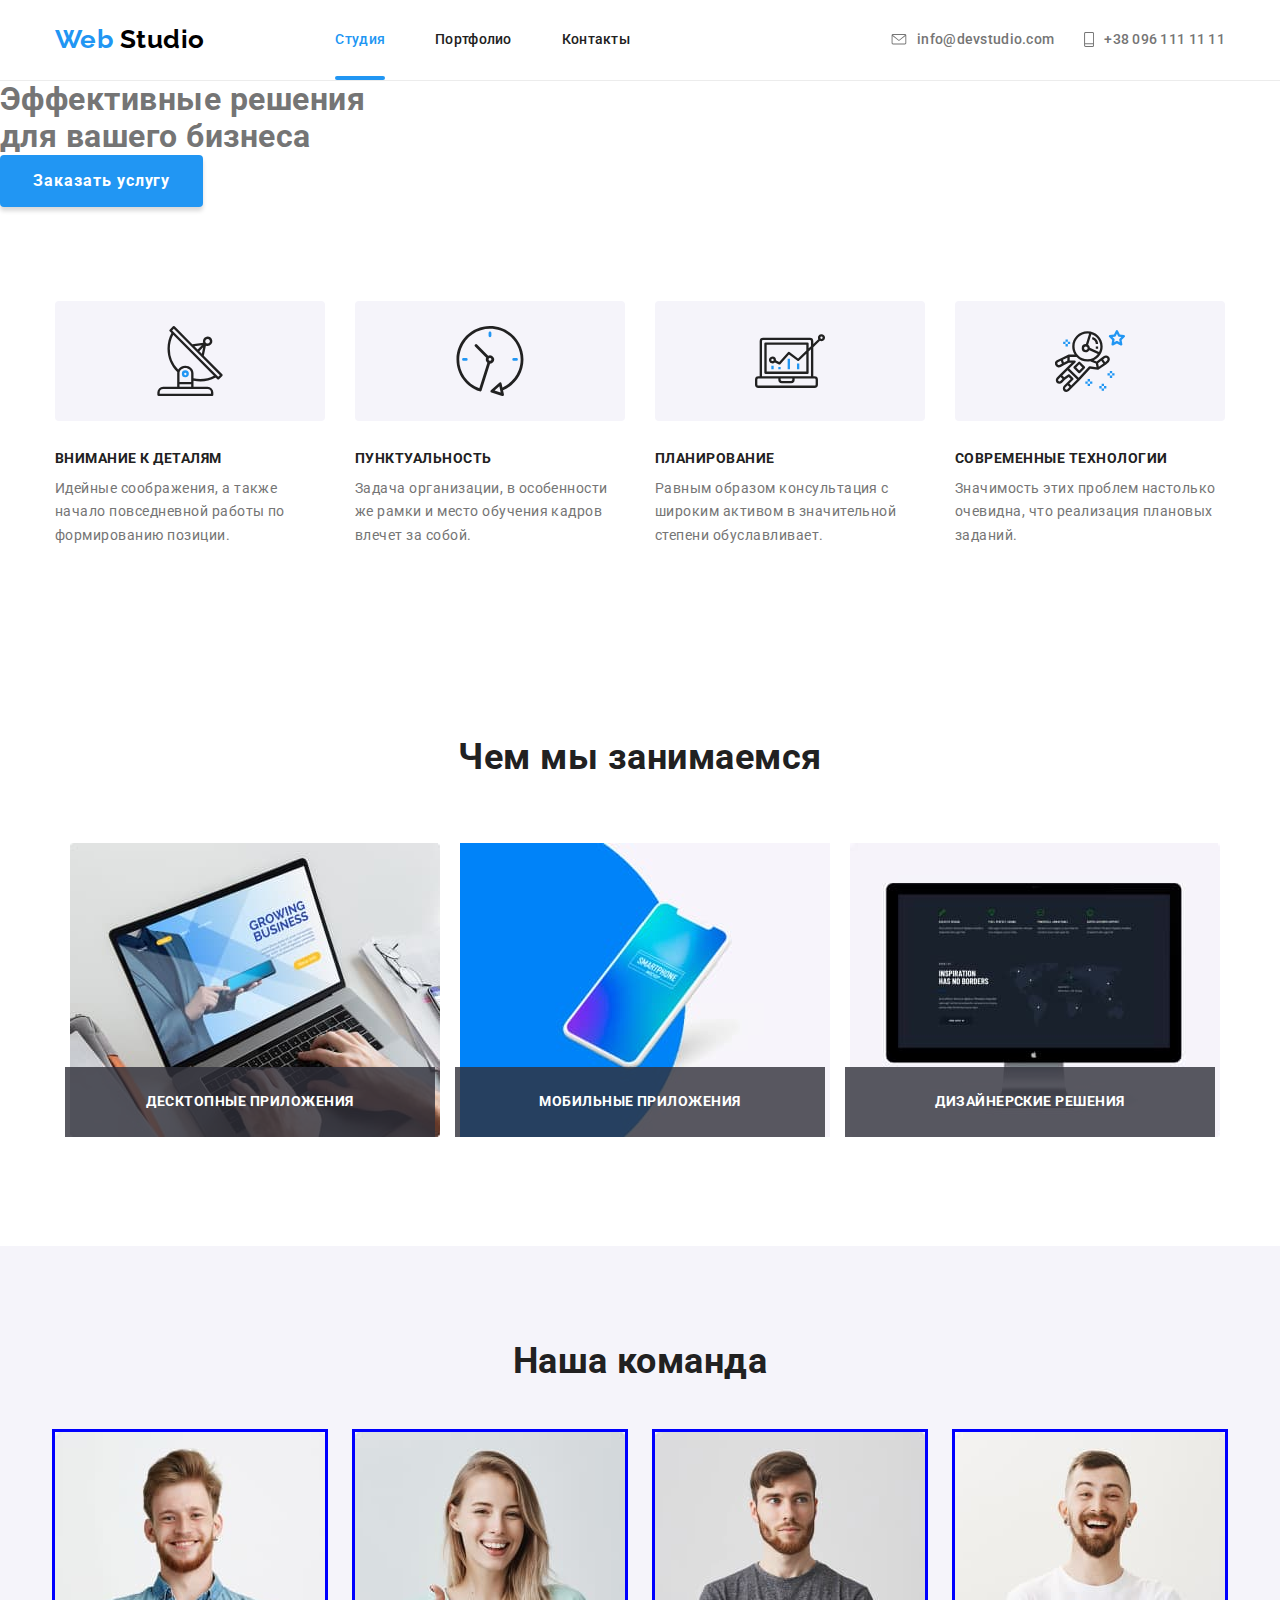
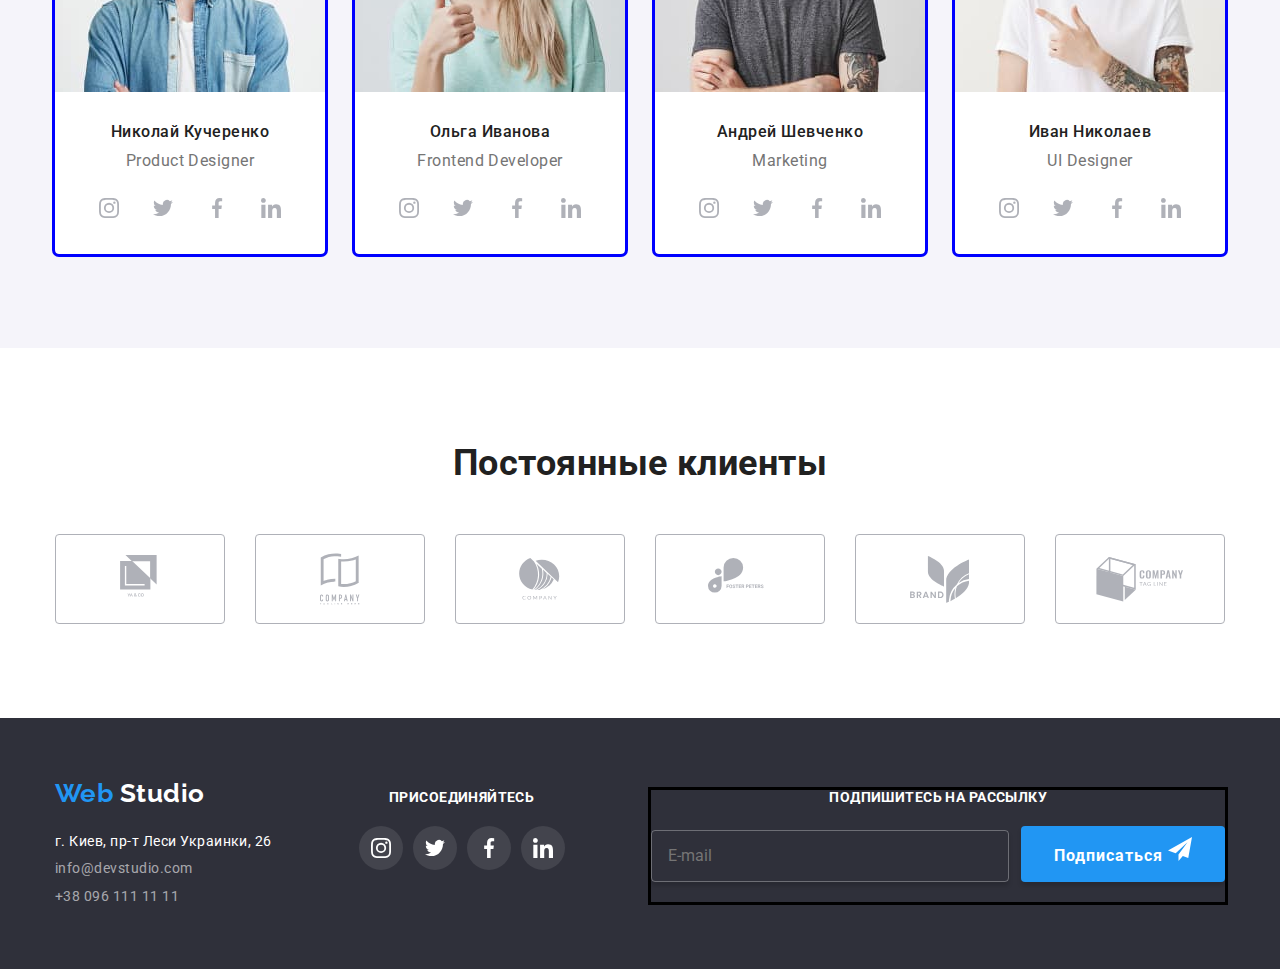
==== index.html @ 9ae8184e "ДЗ адаптация" ====
<!DOCTYPE html>
<html lang="en">
  <head>
    <meta charset="UTF-8" />
    <meta name="viewport" content="width=device-width, initial-scale=1.0" />
    <title>Web Studio</title>
    <link
      href="https://fonts.googleapis.com/css2?family=Raleway:wght@700&family=Roboto:wght@400;500;700;900&display=swap"
      rel="stylesheet"
    />
    <link rel="stylesheet" href="./css/main.min.css" />
  </head>

  <body>
    <!--Header conteiner-->
    <header class="header">
      <div class="conteiner">
        <nav class="nav-conteiner">
          <a href="./index.html" class="logo">
            <span>Web <span class="colorblack">Studio</span></span>
          </a>
          <button
            type="button"
            class="button-menu is-open"
            aria-expanded="false"
            aria-controls="navigation"
            data-menu-button
          >
            <svg class="icon" width="24" height="16" aria-label="menu switch">
              <use
                class="icon-close"
                href="./img/symbol-defs3.svg#close_24px"
              ></use>
              <use
                class="icon-menu"
                href="./img/symbol-defs3.svg#menu_24px"
              ></use>
            </svg>
          </button>
          <div class="navigation" id="navigation" data-menu>
            <ul class="site-nav">
              <li class="item">
                <a href="./index.html" class="link current">Студия</a>
              </li>
              <li class="item">
                <a href="./portfolio.html" class="link line-link">Портфолио</a>
              </li>
              <li class="item">
                <a href="#" class="link line-link">Контакты</a>
              </li>
            </ul>
            <address class="address-header">
              <a href="mailto:info@devstudio.com" class="link">
                <svg class="icon" width="16" height="11">
                  <use href="./img/symbol-defs3.svg#envelope"></use>
                </svg>
                <span class="contacts">info@devstudio.com</span>
              </a>
              <a href="tel:+380961111111" class="link">
                <svg class="icon" width="10" height="15">
                  <use href="./img/symbol-defs3.svg#vector"></use>
                </svg>
                <span class="contacts">+38 096 111 11 11</span></a
              >
            </address>
          </div>
        </nav>
      </div>
    </header>

    <main>
      <!--Hero conteiner-->
      <section class="hero">
        <h1 class="hero-title">
          Эффективные решения <br />
          для вашего бизнеса
        </h1>
        <button data-modal-open class="button-hero">Заказать услугу</button>

        <div data-modal class="backdrop is-hidden">
          <div class="modal">
            <form class="form" autocomplete="off">
              <p class="form-text">Оставьте свои данные, мы вам перезвоним</p>
              <div class="form-field">
                <input
                  type="text"
                  class="form-input"
                  name="name"
                  id="name"
                  placeholder=" "
                />
                <label for="name" class="form-label">Имя</label>
                <svg class="icon" width="12" height="12">
                  <use href="./img/symbol-defs3.svg#vector_4"></use>
                </svg>
              </div>

              <div class="form-field">
                <input
                  type="tel"
                  class="form-input"
                  name="tel"
                  id="tel"
                  placeholder=" "
                />
                <label for="tel" class="form-label">Телефон</label>
                <svg class="icon" width="13" height="13">
                  <use href="./img/symbol-defs3.svg#vector_3"></use>
                </svg>
              </div>

              <div class="form-field">
                <input
                  type="email"
                  class="form-input"
                  name="email"
                  id="email"
                  placeholder=" "
                />
                <label for="email" class="form-label">Почта</label>
                <svg class="icon" width="15" height="12">
                  <use href="./img/symbol-defs3.svg#vector_2"></use>
                </svg>
              </div>

              <div class="form-field">
                <textarea
                  name="comment"
                  id="comment"
                  class="textarea"
                  rows="10"
                  placeholder=" "
                ></textarea>
                <label for="comment" class="label-comment">Комментарий</label>
              </div>

              <div class="policy-form">
                <label class="policy-checkbox">
                  <input class="checkbox" type="checkbox" name="checkbox" />
                  <span class="checkbox-label">
                    <span
                      >Соглашаюсь с рассылкой и принимаю
                      <a class="policy" href="#">Условия договора</a></span
                    ></span
                  >
                </label>
              </div>

              <button type="submit" class="button-hero">Отправить</button>
              <button data-modal-close class="close-button">
                <svg class="icon" width="11" height="11">
                  <use href="./img/symbol-defs3.svg#vector_1"></use>
                </svg>
              </button>
            </form>
          </div>
        </div>
      </section>

      <!--Difference conteiner-->
      <section class="section">
        <div class="conteiner">
          <h2 class="visually-hidden">Функции</h2>
          <ul class="features">
            <li class="features-list">
              <div class="features-link">
                <svg class="icon" width="70" height="70">
                  <use href="./img/symbol-defs3.svg#antenna"></use>
                </svg>
              </div>
              <h3 class="features-title">Внимание к деталям</h3>
              <p class="features-text">
                Идейные соображения, а также начало повседневной работы по
                формированию позиции.
              </p>
            </li>
            <li class="features-list">
              <div class="features-link">
                <svg class="icon" width="70" height="70">
                  <use href="./img/symbol-defs3.svg#clock"></use>
                </svg>
              </div>
              <h3 class="features-title">Пунктуальность</h3>
              <p class="features-text">
                Задача организации, в особенности же рамки и место обучения
                кадров влечет за собой.
              </p>
            </li>
            <li class="features-list">
              <div class="features-link">
                <svg class="icon" width="70" height="70">
                  <use href="./img/symbol-defs3.svg#diagram"></use>
                </svg>
              </div>
              <h3 class="features-title">Планирование</h3>
              <p class="features-text">
                Равным образом консультация с широким активом в значительной
                степени обуславливает.
              </p>
            </li>
            <li class="features-list">
              <div class="features-link">
                <svg class="icon" width="70" height="70">
                  <use href="./img/symbol-defs3.svg#astronaut"></use>
                </svg>
              </div>
              <h3 class="features-title">Современные технологии</h3>
              <p class="features-text">
                Значимость этих проблем настолько очевидна, что реализация
                плановых заданий.
              </p>
            </li>
          </ul>
        </div>
      </section>

      <!--Services conteiner-->
      <section class="services section">
        <div class="conteiner">
          <h2 class="section-title">Чем мы занимаемся</h2>
          <ul class="services">
            <li class="services-link">
              <img
                class="services-img"
                src="./img/laptop.jpg"
                alt="photo-laptop"
                width="370"
              />
              <div class="services-actions">
                <h3 class="services-title">Десктопные приложения</h3>
              </div>
            </li>
            <li class="services-link">
              <img
                class="services-img"
                src="./img/mobile.jpg"
                alt="photo-mobile"
                width="370"
              />
              <div class="services-actions">
                <h3 class="services-title">Мобильные приложения</h3>
              </div>
            </li>
            <li class="services-link">
              <img
                class="services-img"
                src="./img/design.jpg"
                alt="photo-design"
                width="370"
              />
              <div class="services-actions">
                <h3 class="services-title">Дизайнерские решения</h3>
              </div>
            </li>
          </ul>
        </div>
      </section>

      <!--Employees conteiner-->
      <section class="employees-section">
        <div class="conteiner">
          <h2 class="section-title">Наша команда</h2>
          <ul class="employees">
            <li class="employees-link">
              <img
                src="./img/nikolay_kucherenko.jpg"
                alt="employee-photo"
                width="270"
              />
              <div class="employees-item">
                <h3 class="employees-title">Николай Кучеренко</h3>
                <p class="employees-text">Product Designer</p>
                <ul class="social-icon">
                  <li class="social-linc">
                    <a
                      href="https://www.instagram.com/"
                      aria-label="Instagram linc"
                      target="_blank"
                      class="link"
                    >
                      <span class="visually-hidden">Instagram linc</span>
                      <svg class="icon" width="20" height="20">
                        <use href="./img/symbol-defs3.svg#instagram"></use>
                      </svg>
                    </a>
                  </li>
                  <li class="social-linc">
                    <a
                      href="https://twitter.com/"
                      aria-label="Twitter linc"
                      target="_blank"
                      class="link"
                    >
                      <span class="visually-hidden">Twitter linc</span>
                      <svg class="icon" width="20" height="20">
                        <use href="./img/symbol-defs3.svg#twitter"></use>
                      </svg>
                    </a>
                  </li>
                  <li class="social-linc">
                    <a
                      href="https://www.facebook.com/"
                      aria-label="Facebook linc"
                      target="_blank"
                      class="link"
                    >
                      <span class="visually-hidden">Facebook linc</span>
                      <svg class="icon" width="20" height="20">
                        <use href="./img/symbol-defs3.svg#facebook"></use>
                      </svg>
                    </a>
                  </li>
                  <li class="social-linc">
                    <a
                      href="https://www.linkedin.com/"
                      aria-label=" Instagram linc"
                      target="_blank"
                      class="link"
                    >
                      <span class="visually-hidden">LinkedIn linc</span>
                      <svg class="icon" width="20" height="20">
                        <use href="./img/symbol-defs3.svg#linkedin"></use>
                      </svg>
                    </a>
                  </li>
                </ul>
              </div>
            </li>
            <li class="employees-link">
              <img
                src="./img/olga_ivanova.jpg"
                alt="employee-photo"
                width="270"
              />
              <div class="employees-item">
                <h3 class="employees-title">Ольга Иванова</h3>
                <p class="employees-text">Frontend Developer</p>
                <ul class="social-icon">
                  <li class="social-linc">
                    <a
                      href="https://www.instagram.com/"
                      aria-label="Instagram linc"
                      target="_blank"
                      class="link"
                    >
                      <span class="visually-hidden">Instagram linc</span>
                      <svg class="icon" width="20" height="20">
                        <use href="./img/symbol-defs3.svg#instagram"></use>
                      </svg>
                    </a>
                  </li>
                  <li class="social-linc">
                    <a
                      href="https://twitter.com/"
                      aria-label="Twitter linc"
                      target="_blank"
                      class="link"
                    >
                      <span class="visually-hidden">Twitter linc</span>
                      <svg class="icon" width="20" height="20">
                        <use href="./img/symbol-defs3.svg#twitter"></use>
                      </svg>
                    </a>
                  </li>
                  <li class="social-linc">
                    <a
                      href="https://www.facebook.com/"
                      aria-label="Facebook linc"
                      target="_blank"
                      class="link"
                    >
                      <span class="visually-hidden">Facebook linc</span>
                      <svg class="icon" width="20" height="20">
                        <use href="./img/symbol-defs3.svg#facebook"></use>
                      </svg>
                    </a>
                  </li>
                  <li class="social-linc">
                    <a
                      href="https://www.linkedin.com/"
                      aria-label=" Instagram linc"
                      target="_blank"
                      class="link"
                    >
                      <span class="visually-hidden">LinkedIn linc</span>
                      <svg class="icon" width="20" height="20">
                        <use href="./img/symbol-defs3.svg#linkedin"></use>
                      </svg>
                    </a>
                  </li>
                </ul>
              </div>
            </li>
            <li class="employees-link">
              <img
                src="./img/andriy_shevchenko.jpg"
                alt="employee-photo"
                width="270"
              />
              <div class="employees-item">
                <h3 class="employees-title">Андрей Шевченко</h3>
                <p class="employees-text">Marketing</p>
                <ul class="social-icon">
                  <li class="social-linc">
                    <a
                      href="https://www.instagram.com/"
                      aria-label="Instagram linc"
                      target="_blank"
                      class="link"
                    >
                      <span class="visually-hidden">Instagram linc</span>
                      <svg class="icon" width="20" height="20">
                        <use href="./img/symbol-defs3.svg#instagram"></use>
                      </svg>
                    </a>
                  </li>
                  <li class="social-linc">
                    <a
                      href="https://twitter.com/"
                      aria-label="Twitter linc"
                      target="_blank"
                      class="link"
                    >
                      <span class="visually-hidden">Twitter linc</span>
                      <svg class="icon" width="20" height="20">
                        <use href="./img/symbol-defs3.svg#twitter"></use>
                      </svg>
                    </a>
                  </li>
                  <li class="social-linc">
                    <a
                      href="https://www.facebook.com/"
                      aria-label="Facebook linc"
                      target="_blank"
                      class="link"
                    >
                      <span class="visually-hidden">Facebook linc</span>
                      <svg class="icon" width="20" height="20">
                        <use href="./img/symbol-defs3.svg#facebook"></use>
                      </svg>
                    </a>
                  </li>
                  <li class="social-linc">
                    <a
                      href="https://www.linkedin.com/"
                      aria-label=" Instagram linc"
                      target="_blank"
                      class="link"
                    >
                      <span class="visually-hidden">LinkedIn linc</span>
                      <svg class="icon" width="20" height="20">
                        <use href="./img/symbol-defs3.svg#linkedin"></use>
                      </svg>
                    </a>
                  </li>
                </ul>
              </div>
            </li>
            <li class="employees-link">
              <img
                src="./img/ivan_nikolaiev.jpg"
                alt="employee-photo"
                width="270"
              />
              <div class="employees-item">
                <h3 class="employees-title">Иван Николаев</h3>
                <p class="employees-text">UI Designer</p>
                <ul class="social-icon">
                  <li class="social-linc">
                    <a
                      href="https://www.instagram.com/"
                      aria-label="Instagram linc"
                      target="_blank"
                      class="link"
                    >
                      <span class="visually-hidden">Instagram linc</span>
                      <svg class="icon" width="20" height="20">
                        <use href="./img/symbol-defs3.svg#instagram"></use>
                      </svg>
                    </a>
                  </li>
                  <li class="social-linc">
                    <a
                      href="https://twitter.com/"
                      aria-label="Twitter linc"
                      target="_blank"
                      class="link"
                    >
                      <span class="visually-hidden">Twitter linc</span>
                      <svg class="icon" width="20" height="20">
                        <use href="./img/symbol-defs3.svg#twitter"></use>
                      </svg>
                    </a>
                  </li>
                  <li class="social-linc">
                    <a
                      href="https://www.facebook.com/"
                      aria-label="Facebook linc"
                      target="_blank"
                      class="link"
                    >
                      <span class="visually-hidden">Facebook linc</span>
                      <svg class="icon" width="20" height="20">
                        <use href="./img/symbol-defs3.svg#facebook"></use>
                      </svg>
                    </a>
                  </li>
                  <li class="social-linc">
                    <a
                      href="https://www.linkedin.com/"
                      aria-label="Instagram linc"
                      target="_blank"
                      class="link"
                    >
                      <span class="visually-hidden">LinkedIn linc</span>
                      <svg class="icon" width="20" height="20">
                        <use href="./img/symbol-defs3.svg#linkedin"></use>
                      </svg>
                    </a>
                  </li>
                </ul>
              </div>
            </li>
          </ul>
        </div>
      </section>

      <!--Сustomers conteiner-->
      <section class="customers">
        <div class="conteiner">
          <h2 class="section-title">Постоянные клиенты</h2>
          <ul class="customers-items">
            <li class="customers-linc">
              <a href="#" class="link">
                <svg width="44" height="49">
                  <use href="./img/symbol-defs3.svg#logo_1"></use>
                </svg>
              </a>
            </li>
            <li class="customers-linc">
              <a href="#" class="link">
                <svg width="40" height="52">
                  <use href="./img/symbol-defs3.svg#logo_2"></use>
                </svg>
              </a>
            </li>
            <li class="customers-linc">
              <a href="#" class="link">
                <svg width="41" height="42">
                  <use href="./img/symbol-defs3.svg#logo_3"></use>
                </svg>
              </a>
            </li>
            <li class="customers-linc">
              <a href="#" class="link">
                <svg width="79" height="42">
                  <use href="./img/symbol-defs3.svg#logo_4"></use>
                </svg>
              </a>
            </li>
            <li class="customers-linc">
              <a href="#" class="link">
                <svg width="59" height="47">
                  <use href="./img/symbol-defs3.svg#logo_5"></use>
                </svg>
              </a>
            </li>
            <li class="customers-linc">
              <a href="#" class="link">
                <svg width="88" height="45">
                  <use href="./img/symbol-defs3.svg#logo_6"></use>
                </svg>
              </a>
            </li>
          </ul>
        </div>
      </section>
    </main>

    <!--Footer conteiner-->
    <footer class="footer">
      <div class="conteiner">
        <div class="address-conteiner">
          <a href="./index.html" class="logo">
            Web <span class="colorwite">Studio</span>
          </a>

          <address class="address-footer">
            <span class="address-subject">г. Киев, пр-т Леси Украинки, 26</span>
            <a class="address-contacts" href="mailto:info@devstudio.com"
              >info@devstudio.com</a
            >
            <a class="address-contacts" href="tel:+380961111111"
              >+38 096 111 11 11</a
            >
          </address>
        </div>

        <div class="social-colneiner">
          <b class="footer-title">Присоединяйтесь</b>
          <ul class="social-item">
            <li class="social-footer">
              <a
                href="https://www.instagram.com/"
                aria-label="Instagram linc"
                target="_blank"
                class="link"
              >
                <span class="visually-hidden">Instagram linc</span>
                <svg class="icon" width="20" height="20">
                  <use href="./img/symbol-defs3.svg#instagram"></use>
                </svg>
              </a>
            </li>
            <li class="social-footer">
              <a
                href="https://twitter.com/"
                aria-label="Twitter linc"
                target="_blank"
                class="link"
              >
                <span class="visually-hidden">Twitter linc</span>
                <svg class="icon" width="20" height="20">
                  <use href="./img/symbol-defs3.svg#twitter"></use>
                </svg>
              </a>
            </li>
            <li class="social-footer">
              <a
                href="https://www.facebook.com/"
                aria-label="Facebook linc"
                target="_blank"
                class="link"
              >
                <span class="visually-hidden">Facebook linc</span>
                <svg class="icon" width="20" height="20">
                  <use href="./img/symbol-defs3.svg#facebook"></use>
                </svg>
              </a>
            </li>
            <li class="social-footer">
              <a
                href="https://www.linkedin.com/"
                aria-label="LinkedIn linc"
                target="_blank"
                class="link"
              >
                <span class="visually-hidden">LinkedIn linc</span>
                <svg class="icon" width="20" height="20">
                  <use href="./img/symbol-defs3.svg#linkedin"></use>
                </svg>
              </a>
            </li>
          </ul>
        </div>

        <div class="footer-mailing">
          <b class="footer-title">Подпишитесь на рассылку</b>

          <form class="form-footer" autocomplete="off">
            <input
              type="email"
              class="item"
              name="mail"
              id="mail"
              placeholder="E-mail"
            />
            <button type="submit" class="button-hero">
              Подписаться
              <svg class="icon" width="24" height="24">
                <use href="./img/symbol-defs3.svg#icon_send"></use>
              </svg>
            </button>
          </form>
        </div>
      </div>
    </footer>

    <script src="./js/modal.js"></script>
    <script src="./js/menu.js"></script>
  </body>
</html>
---- css/main.min.css ----
.address-header .link,.button-hero{display:-webkit-box;display:-ms-flexbox;display:flex;-webkit-box-align:center;-ms-flex-align:center;align-items:center}.services{display:-webkit-box;display:-ms-flexbox;display:flex;-ms-flex-wrap:wrap;flex-wrap:wrap}.form-field{display:-webkit-box;display:-ms-flexbox;display:flex;-webkit-box-orient:vertical;-webkit-box-direction:normal;-ms-flex-direction:column;flex-direction:column}.header .conteiner{display:-webkit-box;display:-ms-flexbox;display:flex;-webkit-box-pack:justify;-ms-flex-pack:justify;justify-content:space-between}.current::after,.line-link::after{content:"";position:absolute;bottom:0px;left:0px;height:4px;width:100%;background-color:#2196f3;border-radius:2px}.employees-link,.modal{-webkit-box-shadow:0px 2px 1px rgba(0,0,0,0.2),0px 1px 1px rgba(0,0,0,0.14),0px 1px 3px rgba(0,0,0,0.12);box-shadow:0px 2px 1px rgba(0,0,0,0.2),0px 1px 1px rgba(0,0,0,0.14),0px 1px 3px rgba(0,0,0,0.12)}.policy:visited{display:inline-block;margin-left:4px;color:#2196f3;text-decoration:underline}/*! modern-normalize v0.7.0 | MIT License | https://github.com/sindresorhus/modern-normalize */*,*::before,*::after{-webkit-box-sizing:border-box;box-sizing:border-box}:root{-moz-tab-size:4;-o-tab-size:4;tab-size:4}html{line-height:1.15;-webkit-text-size-adjust:100%}body{margin:0}body{font-family:system-ui,-apple-system,"Segoe UI",Roboto,Helvetica,Arial,sans-serif,"Apple Color Emoji","Segoe UI Emoji"}hr{height:0}abbr[title]{-webkit-text-decoration:underline dotted;text-decoration:underline dotted}b,strong{font-weight:bolder}code,kbd,samp,pre{font-family:ui-monospace, SFMono-Regular, Consolas, "Liberation Mono", Menlo, monospace;font-size:1em}small{font-size:80%}sub,sup{font-size:75%;line-height:0;position:relative;vertical-align:baseline}sub{bottom:-0.25em}sup{top:-0.5em}button,input,optgroup,select,textarea{font-family:inherit;font-size:100%;line-height:1.15;margin:0}button,select{text-transform:none}button,[type="button"],[type="reset"],[type="submit"]{-webkit-appearance:button}button::-moz-focus-inner,[type="button"]::-moz-focus-inner,[type="reset"]::-moz-focus-inner,[type="submit"]::-moz-focus-inner{border-style:none;padding:0}button:-moz-focusring,[type="button"]:-moz-focusring,[type="reset"]:-moz-focusring,[type="submit"]:-moz-focusring{outline:1px dotted ButtonText}legend{padding:0}progress{vertical-align:baseline}[type="number"]::-webkit-inner-spin-button,[type="number"]::-webkit-outer-spin-button{height:auto}[type="search"]{-webkit-appearance:textfield;outline-offset:-2px}[type="search"]::-webkit-search-decoration{-webkit-appearance:none}::-webkit-file-upload-button{-webkit-appearance:button;font:inherit}summary{display:list-item}html{-webkit-box-sizing:border-box;box-sizing:border-box}*,*::before,*::after{-webkit-box-sizing:inherit;box-sizing:inherit}a{text-decoration:none;color:inherit}address{font-style:inherit}button{border:none;outline:none;background-color:none;color:none;font-family:inherit}ul{list-style:none;margin:0px;padding:0px}h1,h2,h3,p{margin:auto}img{margin:0px;padding:0px;display:block}body{background-color:#fff;color:#757575;font-family:Roboto,sans-serif;letter-spacing:0.03em}body.modal-open{overflow:hidden}footer{background-color:#2f303a;color:#fff}.conteiner{max-width:1200px;margin:0px auto 0px}@media screen and (max-width: 479px){.conteiner{padding:60px 15px;width:calc(100% - 30px)}}@media screen and (min-width: 480px){.conteiner{width:480px;padding:60px 15px}}@media screen and (min-width: 768px){.conteiner{width:768px;padding:60px 15px}}@media screen and (min-width: 1200px){.conteiner{width:1200px;padding:94px 15px}}.header{border:1px solid #ececec;border-left:0px;border-right:0px;border-top:0px}.header .conteiner{padding-top:0px;padding-bottom:0px;-webkit-box-align:baseline;-ms-flex-align:baseline;align-items:baseline}.header{position:-webkit-sticky;position:sticky;top:0;z-index:1;border-bottom:1px solid #ececec;background-color:#fff}.footer .conteiner{display:-webkit-box;display:-ms-flexbox;display:flex;padding-top:60px;padding-bottom:60px}@media screen and (max-width: 767px){.footer .conteiner{-webkit-box-orient:vertical;-webkit-box-direction:normal;-ms-flex-direction:column;flex-direction:column;-webkit-box-align:center;-ms-flex-align:center;align-items:center}}@media screen and (min-width: 768px){.footer .conteiner{-webkit-box-orient:horizontal;-webkit-box-direction:normal;-ms-flex-direction:row;flex-direction:row;-ms-flex-wrap:wrap;flex-wrap:wrap;-ms-flex-line-pack:end;align-content:flex-end}}@media screen and (min-width: 1200px){.footer .conteiner{-webkit-box-orient:horizontal;-webkit-box-direction:normal;-ms-flex-direction:row;flex-direction:row;-webkit-box-pack:justify;-ms-flex-pack:justify;justify-content:space-between;-webkit-box-align:baseline;-ms-flex-align:baseline;align-items:baseline}}.footer-mailing{outline:solid 3px black;display:-webkit-box;display:-ms-flexbox;display:flex;-webkit-box-orient:vertical;-webkit-box-direction:normal;-ms-flex-direction:column;flex-direction:column;-webkit-box-align:center;-ms-flex-align:center;align-items:center}.footer-title{display:inline-block}@media screen and (max-width: 767px){.address-conteiner{display:-webkit-box;display:-ms-flexbox;display:flex;-webkit-box-orient:vertical;-webkit-box-direction:normal;-ms-flex-direction:column;flex-direction:column;-webkit-box-align:center;-ms-flex-align:center;align-items:center;padding-bottom:60px}}@media screen and (min-width: 768px){.address-conteiner{display:-webkit-box;display:-ms-flexbox;display:flex;-webkit-box-orient:vertical;-webkit-box-direction:normal;-ms-flex-direction:column;flex-direction:column;-webkit-box-align:center;-ms-flex-align:center;align-items:center}}@media screen and (max-width: 767px){.social-colneiner{display:-webkit-box;display:-ms-flexbox;display:flex;-webkit-box-orient:vertical;-webkit-box-direction:normal;-ms-flex-direction:column;flex-direction:column;-webkit-box-align:center;-ms-flex-align:center;align-items:center;padding-bottom:60px}}@media screen and (min-width: 768px){.social-colneiner{display:-webkit-box;display:-ms-flexbox;display:flex;-webkit-box-orient:vertical;-webkit-box-direction:normal;-ms-flex-direction:column;flex-direction:column;-webkit-box-align:center;-ms-flex-align:center;align-items:center}}.logo{color:#2196f3;font-family:Raleway,sans-serif;display:inline-block;outline:none}@media screen and (max-width: 767px){.logo{font-weight:bold;font-size:24px;line-height:1.17}}@media screen and (min-width: 768px){.logo{display:-webkit-box;display:-ms-flexbox;display:flex;-webkit-box-flex:1;-ms-flex-positive:1;flex-grow:1;font-weight:bold;font-size:24px;line-height:1.17}}@media screen and (min-width: 1200px){.logo{display:-webkit-box;display:-ms-flexbox;display:flex;-webkit-box-flex:0.5;-ms-flex-positive:0.5;flex-grow:0.5;font-weight:bold;font-size:26px;line-height:1.2}}.colorblack{color:#000}.colorwite{color:#fff}.footer .logo{margin-bottom:20px;display:inline-block}@media screen and (max-width: 767px){.footer .logo{font-weight:bold;font-size:24px;line-height:1.17}}@media screen and (min-width: 768px){.footer .logo{font-weight:bold;font-size:24px;line-height:1.17}}@media screen and (min-width: 1200px){.footer .logo{width:100%;font-weight:bold;font-size:26px;line-height:1.2}}.header{position:relative}.nav-conteiner{display:-webkit-box;display:-ms-flexbox;display:flex;-webkit-box-align:center;-ms-flex-align:center;align-items:center;-webkit-box-flex:1;-ms-flex-positive:1;flex-grow:1}@media screen and (max-width: 767px){.nav-conteiner{-webkit-box-pack:justify;-ms-flex-pack:justify;justify-content:space-between;height:60px}}@media screen and (min-width: 768px){.nav-conteiner{-webkit-box-pack:center;-ms-flex-pack:center;justify-content:center;height:80px}}@media screen and (max-width: 767px){.navigation{display:none;background-color:#fff;position:absolute;top:100%;left:0;width:100%;height:393px}.navigation.is-open{display:block}}@media screen and (min-width: 768px){.navigation{display:-webkit-box;display:-ms-flexbox;display:flex;-webkit-box-pack:justify;-ms-flex-pack:justify;justify-content:space-between;-webkit-box-flex:1;-ms-flex-positive:1;flex-grow:1}}.site-nav{display:-webkit-box;display:-ms-flexbox;display:flex}@media screen and (min-width: 768px){.site-nav .item:not(:last-child){margin-right:50px}}@media screen and (max-width: 767px){.site-nav{-webkit-box-orient:vertical;-webkit-box-direction:normal;-ms-flex-direction:column;flex-direction:column;-webkit-box-align:center;-ms-flex-align:center;align-items:center;padding:60px 0px}.site-nav .item:not(:last-child){margin-bottom:30px}}.site-nav .link{position:relative;color:#212121}@media screen and (max-width: 767px){.site-nav .link{font-weight:500;font-size:18px;line-height:1.17;letter-spacing:.02em;display:block;padding-bottom:10px}}@media screen and (min-width: 768px){.site-nav .link{font-weight:500;font-size:14px;line-height:1.14;letter-spacing:.02em;display:block;padding-top:32px;padding-bottom:32px}}.site-nav .link:hover,.site-nav .link:focus{color:#2196f3;outline:none;-webkit-transition:color 2500ms cubic-bezier(0.4, 0, 0.2, 1);transition:color 2500ms cubic-bezier(0.4, 0, 0.2, 1)}.site-nav .link.current{color:#2196f3}.line-link::after{-webkit-transform:scaleX(0);transform:scaleX(0);-webkit-transition:-webkit-transform 2500ms cubic-bezier(0.4, 0, 0.2, 1);transition:-webkit-transform 2500ms cubic-bezier(0.4, 0, 0.2, 1);transition:transform 2500ms cubic-bezier(0.4, 0, 0.2, 1);transition:transform 2500ms cubic-bezier(0.4, 0, 0.2, 1), -webkit-transform 2500ms cubic-bezier(0.4, 0, 0.2, 1)}.line-link:hover:after{-webkit-transform:scaleX(1);transform:scaleX(1)}.address-header{--color3: currentColor}@media screen and (max-width: 767px){.address-header{display:-webkit-box;display:-ms-flexbox;display:flex;-webkit-box-orient:vertical;-webkit-box-direction:normal;-ms-flex-direction:column;flex-direction:column;-webkit-box-align:center;-ms-flex-align:center;align-items:center;-webkit-box-pack:space-evenly;-ms-flex-pack:space-evenly;justify-content:space-evenly;padding-bottom:60px}}@media screen and (min-width: 768px){.address-header{display:-webkit-box;display:-ms-flexbox;display:flex;-webkit-box-orient:vertical;-webkit-box-direction:normal;-ms-flex-direction:column;flex-direction:column;-webkit-box-pack:space-evenly;-ms-flex-pack:space-evenly;justify-content:space-evenly}}@media screen and (min-width: 1200px){.address-header{display:-webkit-box;display:-ms-flexbox;display:flex;-webkit-box-orient:horizontal;-webkit-box-direction:normal;-ms-flex-direction:row;flex-direction:row;-ms-flex-pack:distribute;justify-content:space-around}}.address-header .link{color:#757575;-webkit-transition:border 2500ms cubic-bezier(0.4, 0, 0.2, 1),color 2500ms cubic-bezier(0.4, 0, 0.2, 1);transition:border 2500ms cubic-bezier(0.4, 0, 0.2, 1),color 2500ms cubic-bezier(0.4, 0, 0.2, 1)}.address-header .link:hover,.address-header .link:focus{color:#2196f3;outline:none}@media screen and (max-width: 767px){.address-header .link{font-weight:500;font-size:18px;line-height:1.17;letter-spacing:.02em}.address-header .link:not(:last-child){margin-bottom:16px}}@media screen and (min-width: 768px){.address-header .link{font-weight:500;font-size:12px;line-height:1.17;letter-spacing:.02em}}@media screen and (min-width: 1200px){.address-header .link{font-weight:500;font-size:14px;line-height:1.14;letter-spacing:.02em}.address-header .link:not(:last-child){margin-right:30px}}.address-header .contacts{margin-left:10px}.address-footer{display:-webkit-box;display:-ms-flexbox;display:flex;height:79px;width:100%}@media screen and (max-width: 1199px){.address-footer{-webkit-box-orient:vertical;-webkit-box-direction:normal;-ms-flex-direction:column;flex-direction:column;-webkit-box-align:center;-ms-flex-align:center;align-items:center}}@media screen and (min-width: 1200px){.address-footer{-webkit-box-orient:vertical;-webkit-box-direction:normal;-ms-flex-direction:column;flex-direction:column;-webkit-box-align:start;-ms-flex-align:start;align-items:flex-start}}.address-subject{font-weight:400;font-size:14px;line-height:1.7;margin-bottom:4px;display:inline-block}.address-contacts{display:inline-block;margin-bottom:4px;color:rgba(250,250,250,0.6);font-weight:400;font-size:14px;line-height:1.7;-webkit-transition:background-color 2500ms cubic-bezier(0.4, 0, 0.2, 1),color 2500ms cubic-bezier(0.4, 0, 0.2, 1);transition:background-color 2500ms cubic-bezier(0.4, 0, 0.2, 1),color 2500ms cubic-bezier(0.4, 0, 0.2, 1)}.address-contacts:hover,.address-contacts:focus{color:#2196f3;outline:none}.address-contacts:nth-last-child(-n+1){margin-bottom:0}.button-hero{display:inline-block;padding:10px 32px;min-width:200px;min-height:50px;border-radius:4px;background-color:#2196f3;color:#fff;border:1px solid transparent;-webkit-box-shadow:0px 4px 4px rgba(0,0,0,0.15);box-shadow:0px 4px 4px rgba(0,0,0,0.15);font-weight:700;font-size:16px;line-height:1.88;letter-spacing:.06em;-webkit-transition:background-color 2500ms cubic-bezier(0.4, 0, 0.2, 1),color 2500ms cubic-bezier(0.4, 0, 0.2, 1);transition:background-color 2500ms cubic-bezier(0.4, 0, 0.2, 1),color 2500ms cubic-bezier(0.4, 0, 0.2, 1)}.button-hero:focus,.button-hero:hover{background-color:#188ce8;outline:none}.hero .icon{margin-left:10px}.button{padding:6px 22px;margin:0px;background-color:#f5f4fa;color:#212121;min-width:73px;min-height:38px;border-radius:4px;font-weight:500;font-size:16px;line-height:1.6;letter-spacing:.03em}.filter-button{margin-bottom:34px}@media screen and (max-width: 767px){.filter-button{display:-webkit-box;display:-ms-flexbox;display:flex;-ms-flex-wrap:wrap;flex-wrap:wrap;-ms-flex-line-pack:distribute;align-content:space-around}}@media screen and (min-width: 768px){.filter-button{display:-webkit-box;display:-ms-flexbox;display:flex;-webkit-box-pack:center;-ms-flex-pack:center;justify-content:center;-webkit-box-align:center;-ms-flex-align:center;align-items:center}}.filter-button .item:not(:last-child){margin-right:8px}.filter-button .button{-webkit-transition:background-color 2500ms cubic-bezier(0.4, 0, 0.2, 1),color 2500ms cubic-bezier(0.4, 0, 0.2, 1);transition:background-color 2500ms cubic-bezier(0.4, 0, 0.2, 1),color 2500ms cubic-bezier(0.4, 0, 0.2, 1)}.filter-button .button:hover,.filter-button .button:focus{background-color:#2196f3;color:#fff;-webkit-box-shadow:0px 2px 2px rgba(0,0,0,0.12),0px 1px 2px rgba(0,0,0,0.08),0px 3px 1px rgba(0,0,0,0.1);box-shadow:0px 2px 2px rgba(0,0,0,0.12),0px 1px 2px rgba(0,0,0,0.08),0px 3px 1px rgba(0,0,0,0.1);outline:none}.button-menu{width:40px;height:40px;display:-webkit-inline-box;display:-ms-inline-flexbox;display:inline-flex;-webkit-box-pack:center;-ms-flex-pack:center;justify-content:center;-webkit-box-align:center;-ms-flex-align:center;align-items:center;margin:0;padding:0;background-color:transparent}@media screen and (min-width: 767px){.button-menu{display:none}}.button-menu .icon-menu{display:none}.button-menu.is-open .icon-menu{display:block}.button-menu.is-open .icon-close{display:none}.button-menu .icon:hover,.button-menu .icon:focus{fill:#2196f3;-webkit-transition:2500ms cubic-bezier(0.4, 0, 0.2, 1);transition:2500ms cubic-bezier(0.4, 0, 0.2, 1)}.section-title{color:#212121;text-align:center}@media screen and (max-width: 1199px){.section-title{font-weight:700;font-size:28px;line-height:1.18;margin-bottom:30px}}@media screen and (min-width: 1200px){.section-title{font-weight:700;font-size:36px;line-height:1.17;margin-bottom:50px}}.visually-hidden{position:absolute;clip:rect(1px, 1px, 1px, 1px);padding:0;border:0;width:1px;height:1px;overflow:hidden}@media screen and (min-width: 768px){.features{display:-webkit-box;display:-ms-flexbox;display:flex;-ms-flex-wrap:wrap;flex-wrap:wrap;margin:-15px}}.features-title{margin-bottom:10px;color:#212121;font-weight:700;font-size:14px;line-height:1.14;text-transform:uppercase}@media screen and (max-width: 767px){.features-title{text-align:center}}.features-text{font-weight:400;font-size:14px;line-height:1.7}@media screen and (max-width: 767px){.features-list:not(:last-child){margin-bottom:30px}}@media screen and (min-width: 768px){.features-list{width:calc((100% - 2 * 30px) / 2);margin:15px}}@media screen and (min-width: 1200px){.features-list{width:calc((100% - 4 * 30px) / 4);margin:15px}}.features-link{border-radius:4px;background-color:#f5f4fa;display:-webkit-inline-box;display:-ms-inline-flexbox;display:inline-flex;-webkit-box-pack:center;-ms-flex-pack:center;justify-content:center;-webkit-box-align:center;-ms-flex-align:center;align-items:center;margin-bottom:30px;width:100%;height:120px}.services-title{color:#fff;font-weight:700;font-size:14px;line-height:1.14;text-transform:uppercase}.services-img{display:block}.services-link{position:relative;width:calc((100% - 3 * 30px) / 3);margin:15px}.services-actions{width:370px;height:70px;background-color:rgba(47,48,58,0.8);position:absolute;top:100%;left:50%;-webkit-transform:translate(-50%, -100%);transform:translate(-50%, -100%);display:-webkit-box;display:-ms-flexbox;display:flex;-webkit-box-pack:center;-ms-flex-pack:center;justify-content:center;-webkit-box-align:center;-ms-flex-align:center;align-items:center}@media screen and (max-width: 1199px){.services{display:none}}.customers-items{display:-webkit-box;display:-ms-flexbox;display:flex;-ms-flex-wrap:wrap;flex-wrap:wrap;margin:-15px;--color4: currentColor;color:#afb1b8}.customers-linc{height:90px;margin:15px;display:-webkit-inline-box;display:-ms-inline-flexbox;display:inline-flex;-webkit-box-pack:center;-ms-flex-pack:center;justify-content:center;-webkit-box-align:center;-ms-flex-align:center;align-items:center}@media screen and (max-width: 767px){.customers-linc{width:calc((100% - 2 * 30px) / 2)}}@media screen and (min-width: 768px){.customers-linc{width:calc((100% - 3 * 30px) / 3)}}@media screen and (min-width: 1200px){.customers-linc{width:calc((100% - 6 * 30px) / 6)}}.customers-linc .link{width:100%;height:90px;display:-webkit-inline-box;display:-ms-inline-flexbox;display:inline-flex;-webkit-box-pack:center;-ms-flex-pack:center;justify-content:center;-webkit-box-align:center;-ms-flex-align:center;align-items:center;border:1px solid #afb1b8;-webkit-box-sizing:border-box;box-sizing:border-box;border-radius:4px;-webkit-transition:border 2500ms cubic-bezier(0.4, 0, 0.2, 1),color 2500ms cubic-bezier(0.4, 0, 0.2, 1);transition:border 2500ms cubic-bezier(0.4, 0, 0.2, 1),color 2500ms cubic-bezier(0.4, 0, 0.2, 1)}.customers-linc .link:hover,.customers-linc .link:focus{border:1px solid #2196f3;color:#2196f3;outline:none}@media screen and (min-width: 768px){.employees{display:-webkit-box;display:-ms-flexbox;display:flex;-ms-flex-wrap:wrap;flex-wrap:wrap;margin:-15px}}.employees-section{background-color:#f5f4fa}.employees-title{margin-bottom:10px;color:#212121;font-weight:500;font-size:16px;line-height:1.19;text-align:center}.employees-text{margin-bottom:16px;font-weight:400;font-size:16px;line-height:1.19;text-align:center}.employees-link{background-color:#fff;border-radius:0px 0px 4px 4px}@media screen and (max-width: 767px){.employees-link{width:100%;outline:solid 3px black}.employees-link:not(:last-child){margin-bottom:30px}}@media screen and (min-width: 768px){.employees-link{width:calc((100% - 2 * 30px) / 2);margin:15px;outline:solid 3px red}}@media screen and (min-width: 1200px){.employees-link{width:calc((100% - 4 * 30px) / 4);margin:15px;outline:solid 3px blue}}.employees-item{text-align:center;padding:30px 0px 24px;margin:0px}@media screen and (min-width: 767px){.portfolio-list{display:-webkit-box;display:-ms-flexbox;display:flex;-ms-flex-wrap:wrap;flex-wrap:wrap}}@media screen and (min-width: 1023px){.portfolio-list{display:-webkit-box;display:-ms-flexbox;display:flex;-ms-flex-wrap:wrap;flex-wrap:wrap}}.portfolio-list .item{background:#fff;border:1px solid #eee;border-top:0px}@media screen and (max-width: 767px){.portfolio-list .item{width:100%;outline:solid 3px black}.portfolio-list .item:not(:last-child){margin-bottom:30px}}@media screen and (min-width: 768px){.portfolio-list .item{width:calc((100% - 2 * 30px) / 2);margin:15px;outline:solid 3px red}}@media screen and (min-width: 1200px){.portfolio-list .item{width:calc((100% - 3 * 30px) / 3);margin:15px;outline:solid 3px blue}}.portfolio{padding:20px 24px}.portfolio-description{margin:0px;font-weight:400;font-size:18px;line-height:1.57;letter-spacing:.03em;position:absolute;top:0;width:100%;height:100%;padding:63px 24px;background-color:rgba(33,150,243,0.9);color:#fff;-webkit-transform:translateY(100%);transform:translateY(100%);-webkit-transition:-webkit-transform 2500ms cubic-bezier(0.4, 0, 0.2, 1);transition:-webkit-transform 2500ms cubic-bezier(0.4, 0, 0.2, 1);transition:transform 2500ms cubic-bezier(0.4, 0, 0.2, 1);transition:transform 2500ms cubic-bezier(0.4, 0, 0.2, 1), -webkit-transform 2500ms cubic-bezier(0.4, 0, 0.2, 1)}.portfolio-card:hover{-webkit-box-shadow:1px 4px 6px rgba(0,0,0,0.16),0px 4px 4px rgba(0,0,0,0.06),0px 1px 1px rgba(0,0,0,0.12);box-shadow:1px 4px 6px rgba(0,0,0,0.16),0px 4px 4px rgba(0,0,0,0.06),0px 1px 1px rgba(0,0,0,0.12)}.portfolio-card:focus .portfolio-description,.portfolio-card:hover .portfolio-description{-webkit-transform:translateY(0);transform:translateY(0)}.portfolio-img{display:block}.portfolio-hover{position:relative;overflow:hidden}.portfolio-title{margin:0;margin-bottom:4px;color:#212121;font-weight:700;font-size:18px;line-height:2;letter-spacing:.06em}.portfolio-text{margin:0px;font-weight:400;font-size:16px;line-height:1.88}.social-icon{display:-webkit-box;display:-ms-flexbox;display:flex;-webkit-box-pack:center;-ms-flex-pack:center;justify-content:center;-webkit-box-align:center;-ms-flex-align:center;align-items:center;margin:0px;--color4: currentColor;color:#afb1b8}.social-icon .social-linc:not(:last-child){margin-right:10px}.social-linc .link{width:44px;height:44px;border-radius:50%;display:-webkit-inline-box;display:-ms-inline-flexbox;display:inline-flex;-webkit-box-pack:center;-ms-flex-pack:center;justify-content:center;-webkit-box-align:center;-ms-flex-align:center;align-items:center;-webkit-transition:background-color 2500ms cubic-bezier(0.4, 0, 0.2, 1),color 2500ms cubic-bezier(0.4, 0, 0.2, 1);transition:background-color 2500ms cubic-bezier(0.4, 0, 0.2, 1),color 2500ms cubic-bezier(0.4, 0, 0.2, 1);background-color:#fff}.social-linc .link:hover,.social-linc .link:focus{background-color:#2196f3;color:#fff;outline:none}.social-item{display:-webkit-box;display:-ms-flexbox;display:flex;-webkit-box-pack:center;-ms-flex-pack:center;justify-content:center;-webkit-box-align:center;-ms-flex-align:center;align-items:center;margin:0px;--color4: currentColor;color:#fff}.social-item .social-footer:not(:last-child){margin-right:10px}.social-footer .link{width:44px;height:44px;border-radius:50%;display:-webkit-inline-box;display:-ms-inline-flexbox;display:inline-flex;-webkit-box-pack:center;-ms-flex-pack:center;justify-content:center;-webkit-box-align:center;-ms-flex-align:center;align-items:center;-webkit-transition:background-color 2500ms cubic-bezier(0.4, 0, 0.2, 1),color 2500ms cubic-bezier(0.4, 0, 0.2, 1);transition:background-color 2500ms cubic-bezier(0.4, 0, 0.2, 1),color 2500ms cubic-bezier(0.4, 0, 0.2, 1);background-color:rgba(250,250,250,0.1)}.social-footer .link:hover,.social-footer .link:focus{background-color:#2196f3;outline:none}.footer-title{margin-bottom:20px;font-weight:700;font-size:14px;line-height:1.14;letter-spacing:.03em;text-transform:uppercase}.backdrop{position:fixed;z-index:3;top:0;left:0;width:100%;height:100%;background-color:rgba(0,0,0,0.2);-webkit-transition:2500ms cubic-bezier(0.4, 0, 0.2, 1);transition:2500ms cubic-bezier(0.4, 0, 0.2, 1);overflow-y:scroll}.backdrop.is-hidden{opacity:0;pointer-events:none}.modal{background-color:#fff;border-radius:4px}@media screen and (max-width: 479px){.modal{width:calc(100% - 5px);height:609px;position:absolute;top:20%;left:50%;-webkit-transform:translate(-50%, -20%);transform:translate(-50%, -20%)}}@media screen and (min-width: 480px) and (max-width: 767px){.modal{width:450px;min-height:609px;position:absolute;top:20%;left:50%;-webkit-transform:translate(-50%, -20%);transform:translate(-50%, -20%)}}@media screen and (min-width: 768px){.modal{position:absolute;top:50%;left:50%;-webkit-transform:translate(-50%, -50%);transform:translate(-50%, -50%);width:450px;max-height:609px}}@media screen and (min-width: 1200px){.modal{position:absolute;top:50%;left:50%;-webkit-transform:translate(-50%, -50%);transform:translate(-50%, -50%);width:528px;max-height:581px}}.form{position:relative;margin-left:auto;margin-right:auto;padding:40px}.form-text{margin-bottom:30px;font-weight:700;font-size:20px;line-height:1.6;text-align:center;color:#212121}.form-label{position:absolute;top:50%;left:42px;-webkit-transform:translateY(-50%);transform:translateY(-50%);font-weight:400;font-size:14px;line-height:1.14;letter-spacing:.01em;color:#757575}.close-button{position:absolute;top:0%;right:8px;-webkit-transform:translateY(20%);transform:translateY(20%);width:30px;height:30px;display:-webkit-inline-box;display:-ms-inline-flexbox;display:inline-flex;-webkit-box-pack:center;-ms-flex-pack:center;justify-content:center;-webkit-box-align:center;-ms-flex-align:center;align-items:center;border-radius:50%;background-color:#fff;border:1px solid rgba(0,0,0,0.1);-webkit-box-sizing:border-box;box-sizing:border-box}.close-button .icon{margin:0}.close-button .icon:hover,.close-button .icon:focus{fill:#2196f3;-webkit-transition:2500ms cubic-bezier(0.4, 0, 0.2, 1);transition:2500ms cubic-bezier(0.4, 0, 0.2, 1)}.form-field{position:relative;margin-bottom:28px}.form-field .icon{margin:0;position:absolute;top:50%;left:16px;-webkit-transform:translateY(-50%);transform:translateY(-50%);display:inline-block;width:18px;height:18px;background-color:#fff}.form-input{padding-top:12px;padding-bottom:12px;padding-left:40px;border:1px solid rgba(33,33,33,0.2);-webkit-box-sizing:border-box;box-sizing:border-box;border-radius:4px}.form-input:focus{outline:none;border-color:#2196f3}.form-input:focus ~ .icon{fill:#2196f3;-webkit-transition:fill 2500ms cubic-bezier(0.4, 0, 0.2, 1);transition:fill 2500ms cubic-bezier(0.4, 0, 0.2, 1)}.form-input:focus+.form-label,.form-input:not(:placeholder-shown)+.form-label{color:#2196f3;-webkit-transform:translateY(-40px) translateX(-30px);transform:translateY(-40px) translateX(-30px);-webkit-transition:2500ms cubic-bezier(0.4, 0, 0.2, 1);transition:2500ms cubic-bezier(0.4, 0, 0.2, 1)}@media screen and (max-width: 479px){.form-input{width:100%;height:40px}}@media screen and (min-width: 480px){.form-input{width:370px;height:40px}}@media screen and (min-width: 1200px){.form-input{width:448px;height:40px}}.textarea{padding:12px 16px;resize:none;border:1px solid rgba(33,33,33,0.2);-webkit-box-sizing:border-box;box-sizing:border-box}.textarea:focus{outline:none;border-color:#2196f3;-webkit-transition:2500ms cubic-bezier(0.4, 0, 0.2, 1);transition:2500ms cubic-bezier(0.4, 0, 0.2, 1)}.textarea:focus+.label-comment,.textarea:not(:placeholder-shown)+.label-comment{color:#2196f3;-webkit-transform:translateY(-30px) translateX(-5px);transform:translateY(-30px) translateX(-5px);-webkit-transition:2500ms cubic-bezier(0.4, 0, 0.2, 1);transition:2500ms cubic-bezier(0.4, 0, 0.2, 1)}@media screen and (max-width: 479px){.textarea{width:100%;height:120px}}@media screen and (min-width: 480px){.textarea{width:370px;height:120px}}@media screen and (min-width: 1200px){.textarea{width:448px;height:120px}}.label-comment{position:absolute;top:10%;left:16px;font-weight:400;font-size:14px;line-height:1.14;letter-spacing:.01em;color:#757575}.form-footer{display:-webkit-box;display:-ms-flexbox;display:flex}@media screen and (max-width: 1199px){.form-footer{-webkit-box-orient:vertical;-webkit-box-direction:normal;-ms-flex-direction:column;flex-direction:column;-webkit-box-align:center;-ms-flex-align:center;align-items:center}}@media screen and (min-width: 1200px){.form-footer{-webkit-box-orient:horizontal;-webkit-box-direction:normal;-ms-flex-direction:row;flex-direction:row;-webkit-box-align:baseline;-ms-flex-align:baseline;align-items:baseline}}.form-footer .item{font-weight:400;font-size:16px;line-height:1.25;color:#757575;padding-left:16px;padding-top:15px;padding-bottom:15px;background-color:inherit;border:1px solid rgba(255,255,255,0.3);-webkit-box-sizing:border-box;box-sizing:border-box;-webkit-box-shadow:0px 4px 4px rgba(0,0,0,0.15);box-shadow:0px 4px 4px rgba(0,0,0,0.15);border-radius:4px}@media screen and (max-width: 479px){.form-footer .item{max-width:450px;width:100%;min-height:50px;margin-bottom:20px}}@media screen and (min-width: 480px){.form-footer .item{width:450px;min-height:50px;margin-bottom:20px}}@media screen and (min-width: 1200px){.form-footer .item{width:358px;min-height:50px;margin-right:12px}}.form-footer .item:focus{outline:none}.policy-form{margin-bottom:30px;color:#757575}@media screen and (max-width: 1199px){.policy-form{font-weight:400;font-size:12px;line-height:1.7}}@media screen and (min-width: 1200px){.policy-form{font-weight:400;font-size:14px;line-height:1.7}}.checkbox{-webkit-appearance:none;-moz-appearance:none;appearance:none}.checkbox ~ .checkbox-label::before{content:"";display:block;width:16px;height:16px;border:2px solid #212121;border-radius:2px;margin-right:8px;-ms-flex-negative:0;flex-shrink:0}.checkbox:checked ~ .checkbox-label::before{background-color:#2196f3;border-color:transparent;background-image:url("../img/icon_check.svg");background-repeat:no-repeat;background-position:center;width:16px;height:16px;-webkit-transition:2500ms cubic-bezier(0.4, 0, 0.2, 1);transition:2500ms cubic-bezier(0.4, 0, 0.2, 1)}.checkbox-label{display:-webkit-box;display:-ms-flexbox;display:flex;-webkit-box-pack:center;-ms-flex-pack:center;justify-content:center;-webkit-box-align:center;-ms-flex-align:center;align-items:center}.policy{display:inline-block;margin-left:4px;color:#2196f3;text-decoration:underline}
/*# sourceMappingURL=main.min.css.map */
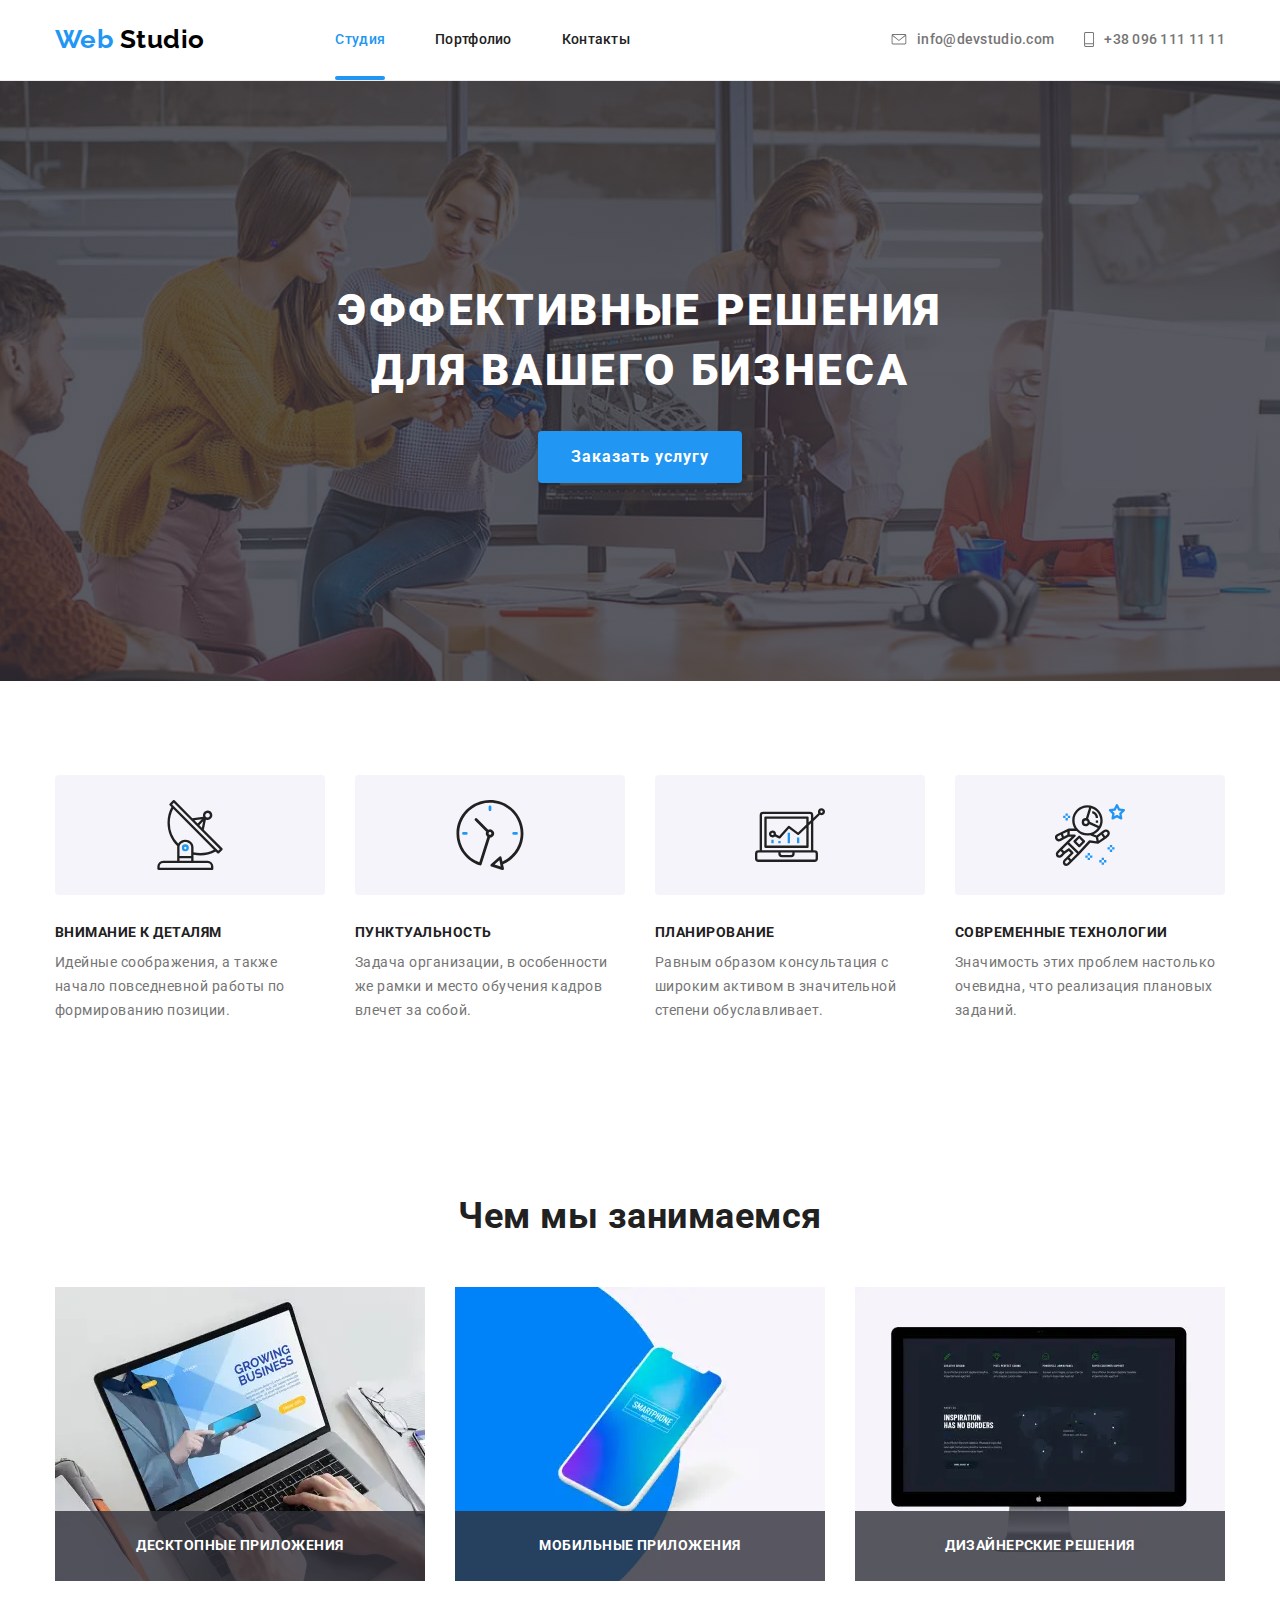
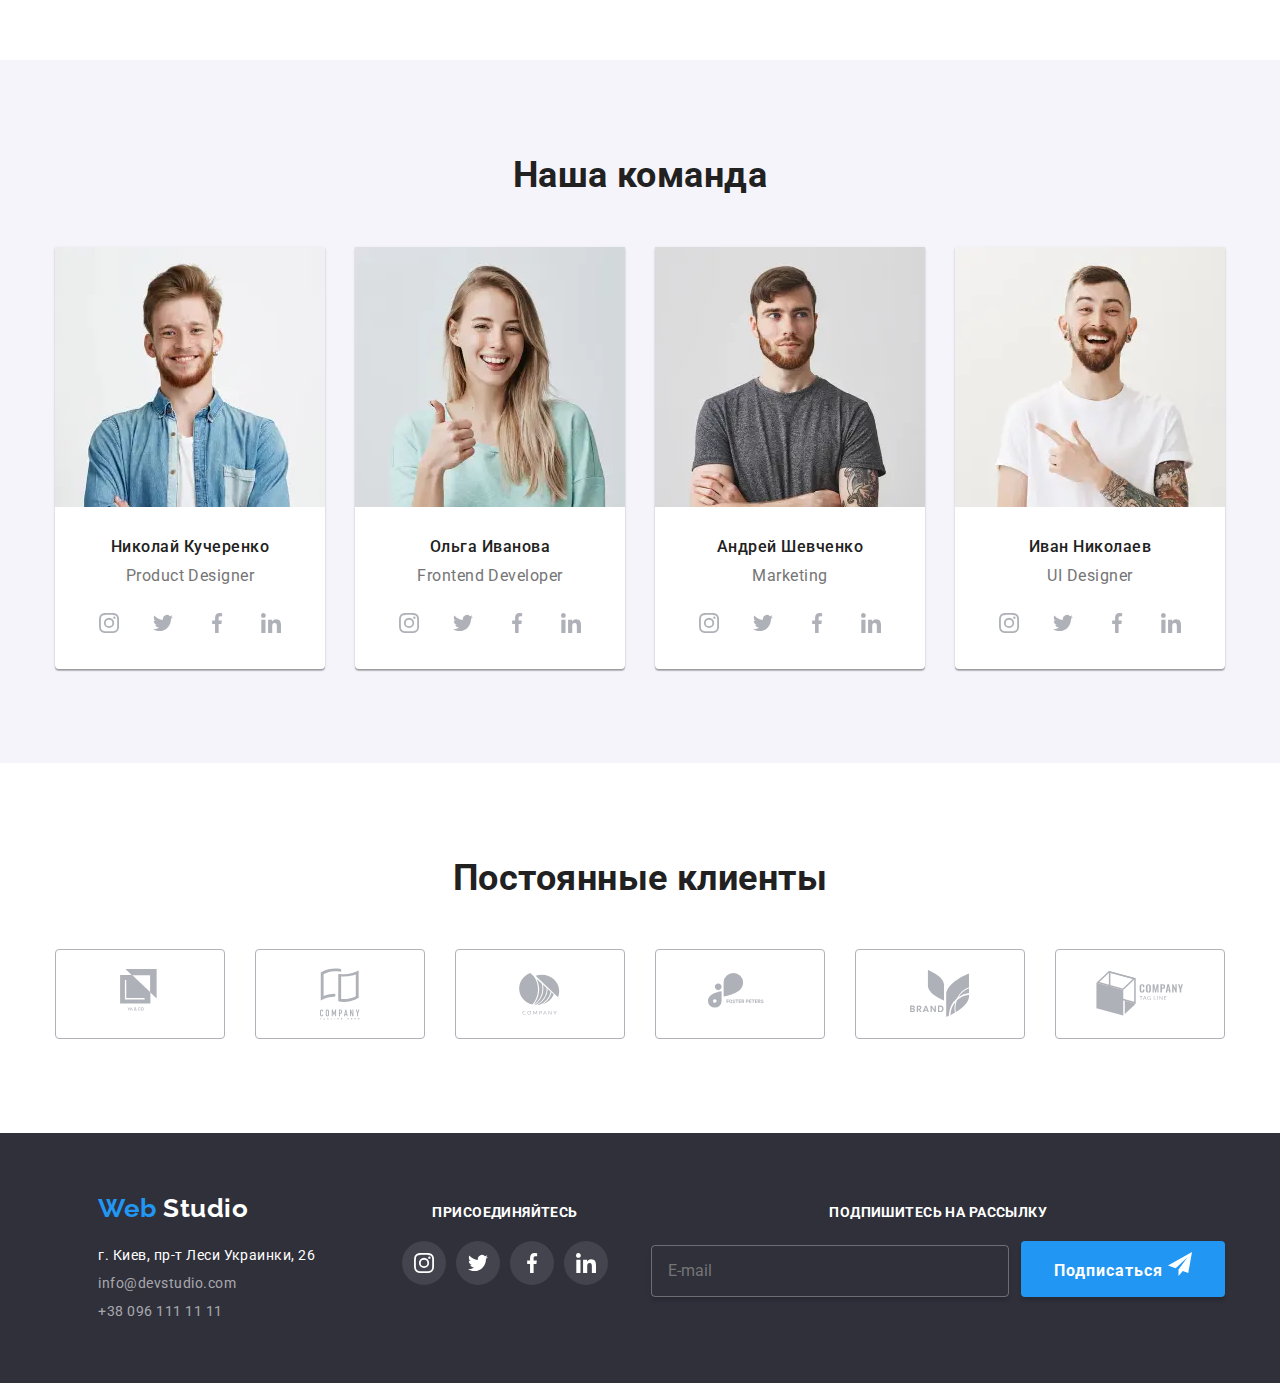
==== commit d3675d6c: "Готовое ДЗ" ====
--- a/index.html
+++ b/index.html
@@ -75,7 +75,7 @@
           Эффективные решения <br />
           для вашего бизнеса
         </h1>
-        <button data-modal-open class="button-hero">Заказать услугу</button>
+        <button data-modal-open class="button-modal">Заказать услугу</button>
 
         <div data-modal class="backdrop is-hidden">
           <div class="modal">
@@ -220,34 +220,79 @@
           <h2 class="section-title">Чем мы занимаемся</h2>
           <ul class="services">
             <li class="services-link">
-              <img
-                class="services-img"
-                src="./img/laptop.jpg"
-                alt="photo-laptop"
-                width="370"
-              />
+              <picture>
+                <source
+                  srcset="
+                    ./img/desk-laptop.webp    1x,
+                    ./img/desk-laptop@2x.webp 2x
+                  "
+                  media="(min-width: 1200px)"
+                  type="image/webp"
+                />
+                <source
+                  srcset="./img/desk-laptop.jpg 1x, ./img/desk-laptop@2x.jpg 2x"
+                  media="(min-width: 1200px)"
+                />
+                <img
+                  src="./img/laptop.jpg"
+                  alt="photo-laptop"
+                  width="370"
+                  height="294"
+                  class="services-img"
+                />
+              </picture>
               <div class="services-actions">
                 <h3 class="services-title">Десктопные приложения</h3>
               </div>
             </li>
             <li class="services-link">
-              <img
-                class="services-img"
-                src="./img/mobile.jpg"
-                alt="photo-mobile"
-                width="370"
-              />
+              <picture>
+                <source
+                  srcset="
+                    ./img/desk-mobile.webp    1x,
+                    ./img/desk-mobile@2x.webp 2x
+                  "
+                  media="(min-width: 1200px)"
+                  type="image/webp"
+                />
+                <source
+                  srcset="./img/desk-mobile.jpg 1x, ./img/desk-mobile@2x.jpg 2x"
+                  media="(min-width: 1200px)"
+                />
+                <img
+                  src="./img/mobile.jpg"
+                  alt="photo-mobile"
+                  width="370"
+                  height="294"
+                  class="services-img"
+                />
+              </picture>
               <div class="services-actions">
                 <h3 class="services-title">Мобильные приложения</h3>
               </div>
             </li>
             <li class="services-link">
-              <img
-                class="services-img"
-                src="./img/design.jpg"
-                alt="photo-design"
-                width="370"
-              />
+              <picture>
+                <source
+                  srcset="
+                    ./img/desk-design.webp    1x,
+                    ./img/desk-design@2x.webp 2x
+                  "
+                  media="(min-width: 1200px)"
+                  type="image/webp"
+                />
+                <source
+                  srcset="./img/desk-design.jpg 1x, ./img/desk-design@2x.jpg 2x"
+                  media="(min-width: 1200px)"
+                />
+                <img
+                  src="./img/design.jpg"
+                  alt="photo-design"
+                  width="370"
+                  height="294"
+                  class="services-img"
+                />
+              </picture>
               <div class="services-actions">
                 <h3 class="services-title">Дизайнерские решения</h3>
               </div>
@@ -262,11 +307,58 @@
           <h2 class="section-title">Наша команда</h2>
           <ul class="employees">
             <li class="employees-link">
-              <img
-                src="./img/nikolay_kucherenko.jpg"
-                alt="employee-photo"
-                width="270"
-              />
+              <picture>
+                <source
+                  srcset="
+                    ./img/mob-nikolay_kucherenko.webp    1x,
+                    ./img/mob-nikolay_kucherenko@2x.webp 2x
+                  "
+                  media="(max-width: 767px)"
+                  type="image/webp"
+                />
+                <source
+                  srcset="
+                    ./img/mob-nikolay_kucherenko.jpg    1x,
+                    ./img/mob-nikolay_kucherenko@2x.jpg 2x
+                  "
+                  media="(max-width: 767px)"
+                />
+                <source
+                  srcset="
+                    ./img/desk-nikolay_kucherenko.webp    1x,
+                    ./img/desk-nikolay_kucherenko@2x.webp 2x
+                  "
+                  media="(min-width: 1200px)"
+                  type="image/webp"
+                />
+                <source
+                  srcset="
+                    ./img/desk-nikolay_kucherenko.jpg    1x,
+                    ./img/desk-nikolay_kucherenko@2x.jpg 2x
+                  "
+                  media="(min-width: 1200px)"
+                />
+                <source
+                  srcset="
+                    ./img/tabl-nikolay_kucherenko.webp    1x,
+                    ./img/tabl-nikolay_kucherenko@2x.webp 2x
+                  "
+                  media="(min-width: 768px)"
+                  type="image/webp"
+                />
+                <source
+                  srcset="
+                    ./img/tabl-nikolay_kucherenko.jpg    1x,
+                    ./img/tabl-nikolay_kucherenko@2x.jpg 2x
+                  "
+                  media="(min-width: 768px)"
+                />
+                <img
+                  src="./img/nikolay_kucherenko.jpg"
+                  alt="employee-photo"
+                  width="270"
+                />
+              </picture>
               <div class="employees-item">
                 <h3 class="employees-title">Николай Кучеренко</h3>
                 <p class="employees-text">Product Designer</p>
@@ -327,11 +419,58 @@
               </div>
             </li>
             <li class="employees-link">
-              <img
-                src="./img/olga_ivanova.jpg"
-                alt="employee-photo"
-                width="270"
-              />
+              <picture>
+                <source
+                  srcset="
+                    ./img/mob-olga_ivanova.webp    1x,
+                    ./img/mob-olga_ivanova@2x.webp 2x
+                  "
+                  media="(max-width: 767px)"
+                  type="image/webp"
+                />
+                <source
+                  srcset="
+                    ./img/mob-olga_ivanova.jpg    1x,
+                    ./img/mob-olga_ivanova@2x.jpg 2x
+                  "
+                  media="(max-width: 767px)"
+                />
+                <source
+                  srcset="
+                    ./img/desk-olga_ivanova.webp    1x,
+                    ./img/desk-olga_ivanova@2x.webp 2x
+                  "
+                  media="(min-width: 1200px)"
+                  type="image/webp"
+                />
+                <source
+                  srcset="
+                    ./img/desk-olga_ivanova.jpg    1x,
+                    ./img/desk-olga_ivanova@2x.jpg 2x
+                  "
+                  media="(min-width: 1200px)"
+                />
+                <source
+                  srcset="
+                    ./img/tabl-olga_ivanova.webp    1x,
+                    ./img/tabl-olga_ivanova@2x.webp 2x
+                  "
+                  media="(min-width: 768px)"
+                  type="image/webp"
+                />
+                <source
+                  srcset="
+                    ./img/tabl-olga_ivanova.jpg    1x,
+                    ./img/tabl-olga_ivanova@2x.jpg 2x
+                  "
+                  media="(min-width: 768px)"
+                />
+                <img
+                  src="./img/olga_ivanova.jpg"
+                  alt="employee-photo"
+                  width="270"
+                />
+              </picture>
               <div class="employees-item">
                 <h3 class="employees-title">Ольга Иванова</h3>
                 <p class="employees-text">Frontend Developer</p>
@@ -392,11 +531,58 @@
               </div>
             </li>
             <li class="employees-link">
-              <img
-                src="./img/andriy_shevchenko.jpg"
-                alt="employee-photo"
-                width="270"
-              />
+              <picture>
+                <source
+                  srcset="
+                    ./img/mob-andriy_shevchenko.webp    1x,
+                    ./img/mob-andriy_shevchenko@2x.webp 2x
+                  "
+                  media="(max-width: 767px)"
+                  type="image/webp"
+                />
+                <source
+                  srcset="
+                    ./img/mob-andriy_shevchenko.jpg    1x,
+                    ./img/mob-andriy_shevchenko@2x.jpg 2x
+                  "
+                  media="(max-width: 767px)"
+                />
+                <source
+                  srcset="
+                    ./img/desk-andriy_shevchenko.webp    1x,
+                    ./img/desk-andriy_shevchenko@2x.webp 2x
+                  "
+                  media="(min-width: 1200px)"
+                  type="image/webp"
+                />
+                <source
+                  srcset="
+                    ./img/desk-andriy_shevchenko.jpg    1x,
+                    ./img/desk-andriy_shevchenko@2x.jpg 2x
+                  "
+                  media="(min-width: 1200px)"
+                />
+                <source
+                  srcset="
+                    ./img/tabl-andriy_shevchenko.webp    1x,
+                    ./img/tabl-andriy_shevchenko@2x.webp 2x
+                  "
+                  media="(min-width: 768px)"
+                  type="image/webp"
+                />
+                <source
+                  srcset="
+                    ./img/tabl-andriy_shevchenko.jpg    1x,
+                    ./img/tabl-andriy_shevchenko@2x.jpg 2x
+                  "
+                  media="(min-width: 768px)"
+                />
+                <img
+                  src="./img/andriy_shevchenko.jpg"
+                  alt="employee-photo"
+                  width="270"
+                />
+              </picture>
               <div class="employees-item">
                 <h3 class="employees-title">Андрей Шевченко</h3>
                 <p class="employees-text">Marketing</p>
@@ -457,11 +643,58 @@
               </div>
             </li>
             <li class="employees-link">
-              <img
-                src="./img/ivan_nikolaiev.jpg"
-                alt="employee-photo"
-                width="270"
-              />
+              <picture>
+                <source
+                  srcset="
+                    ./img/mob-ivan_nikolaiev.webp    1x,
+                    ./img/mob-ivan_nikolaiev@2x.webp 2x
+                  "
+                  media="(max-width: 767px)"
+                  type="image/webp"
+                />
+                <source
+                  srcset="
+                    ./img/mob-ivan_nikolaiev.jpg    1x,
+                    ./img/mob-ivan_nikolaiev@2x.jpg 2x
+                  "
+                  media="(max-width: 767px)"
+                />
+                <source
+                  srcset="
+                    ./img/desk-ivan_nikolaiev.webp    1x,
+                    ./img/desk-ivan_nikolaiev@2x.webp 2x
+                  "
+                  media="(min-width: 1200px)"
+                  type="image/webp"
+                />
+                <source
+                  srcset="
+                    ./img/desk-ivan_nikolaiev.jpg    1x,
+                    ./img/desk-ivan_nikolaiev@2x.jpg 2x
+                  "
+                  media="(min-width: 1200px)"
+                />
+                <source
+                  srcset="
+                    ./img/tabl-ivan_nikolaiev.webp    1x,
+                    ./img/tabl-ivan_nikolaiev@2x.webp 2x
+                  "
+                  media="(min-width: 768px)"
+                  type="image/webp"
+                />
+                <source
+                  srcset="
+                    ./img/tabl-ivan_nikolaiev.jpg    1x,
+                    ./img/tabl-ivan_nikolaiev@2x.jpg 2x
+                  "
+                  media="(min-width: 768px)"
+                />
+                <img
+                  src="./img/ivan_nikolaiev.jpg"
+                  alt="employee-photo"
+                  width="270"
+                />
+              </picture>
               <div class="employees-item">
                 <h3 class="employees-title">Иван Николаев</h3>
                 <p class="employees-text">UI Designer</p>
@@ -665,7 +898,7 @@
               id="mail"
               placeholder="E-mail"
             />
-            <button type="submit" class="button-hero">
+            <button type="submit" class="button-filter">
               Подписаться
               <svg class="icon" width="24" height="24">
                 <use href="./img/symbol-defs3.svg#icon_send"></use>
--- a/css/main.min.css
+++ b/css/main.min.css
@@ -1,3 +1,3 @@
-.address-header .link,.button-hero{display:-webkit-box;display:-ms-flexbox;display:flex;-webkit-box-align:center;-ms-flex-align:center;align-items:center}.services{display:-webkit-box;display:-ms-flexbox;display:flex;-ms-flex-wrap:wrap;flex-wrap:wrap}.form-field{display:-webkit-box;display:-ms-flexbox;display:flex;-webkit-box-orient:vertical;-webkit-box-direction:normal;-ms-flex-direction:column;flex-direction:column}.header .conteiner{display:-webkit-box;display:-ms-flexbox;display:flex;-webkit-box-pack:justify;-ms-flex-pack:justify;justify-content:space-between}.current::after,.line-link::after{content:"";position:absolute;bottom:0px;left:0px;height:4px;width:100%;background-color:#2196f3;border-radius:2px}.employees-link,.modal{-webkit-box-shadow:0px 2px 1px rgba(0,0,0,0.2),0px 1px 1px rgba(0,0,0,0.14),0px 1px 3px rgba(0,0,0,0.12);box-shadow:0px 2px 1px rgba(0,0,0,0.2),0px 1px 1px rgba(0,0,0,0.14),0px 1px 3px rgba(0,0,0,0.12)}.policy:visited{display:inline-block;margin-left:4px;color:#2196f3;text-decoration:underline}/*! modern-normalize v0.7.0 | MIT License | https://github.com/sindresorhus/modern-normalize */*,*::before,*::after{-webkit-box-sizing:border-box;box-sizing:border-box}:root{-moz-tab-size:4;-o-tab-size:4;tab-size:4}html{line-height:1.15;-webkit-text-size-adjust:100%}body{margin:0}body{font-family:system-ui,-apple-system,"Segoe UI",Roboto,Helvetica,Arial,sans-serif,"Apple Color Emoji","Segoe UI Emoji"}hr{height:0}abbr[title]{-webkit-text-decoration:underline dotted;text-decoration:underline dotted}b,strong{font-weight:bolder}code,kbd,samp,pre{font-family:ui-monospace, SFMono-Regular, Consolas, "Liberation Mono", Menlo,- monospace;font-size:1em}small{font-size:80%}sub,sup{font-size:75%;line-height:0;position:relative;vertical-align:baseline}sub{bottom:-0.25em}sup{top:-0.5em}button,input,optgroup,select,textarea{font-family:inherit;font-size:100%;line-height:1.15;margin:0}button,select{text-transform:none}button,[type="button"],[type="reset"],[type="submit"]{-webkit-appearance:button}button::-moz-focus-inner,[type="button"]::-moz-focus-inner,[type="reset"]::-moz-focus-inner,[type="submit"]::-moz-focus-inner{border-style:none;padding:0}button:-moz-focusring,[type="button"]:-moz-focusring,[type="reset"]:-moz-focusring,[type="submit"]:-moz-focusring{outline:1px dotted ButtonText}legend{padding:0}progress{vertical-align:baseline}[type="number"]::-webkit-inner-spin-button,[type="number"]::-webkit-outer-spin-button{height:auto}[type="search"]{-webkit-appearance:textfield;outline-offset:-2px}[type="search"]::-webkit-search-decoration{-webkit-appearance:none}::-webkit-file-upload-button{-webkit-appearance:button;font:inherit}summary{display:list-item}html{-webkit-box-sizing:border-box;box-sizing:border-box}*,*::before,*::after{-webkit-box-sizing:inherit;box-sizing:inherit}a{text-decoration:none;color:inherit}address{font-style:inherit}button{border:none;outline:none;background-color:none;color:none;font-family:inherit}ul{list-style:none;margin:0px;padding:0px}h1,h2,h3,p{margin:auto}img{margin:0px;padding:0px;display:block}body{background-color:#fff;color:#757575;font-family:Roboto,sans-serif;letter-spacing:0.03em}body.modal-open{overflow:hidden}footer{background-color:#2f303a;color:#fff}.conteiner{max-width:1200px;margin:0px auto 0px}@media screen and (max-width: 479px){.conteiner{padding:60px 15px;width:calc(100% - 30px)}}@media screen and (min-width: 480px){.conteiner{width:480px;padding:60px 15px}}@media screen and (min-width: 768px){.conteiner{width:768px;padding:60px 15px}}@media screen and (min-width: 1200px){.conteiner{width:1200px;padding:94px 15px}}.header{border:1px solid #ececec;border-left:0px;border-right:0px;border-top:0px}.header .conteiner{padding-top:0px;padding-bottom:0px;-webkit-box-align:baseline;-ms-flex-align:baseline;align-items:baseline}.header{position:-webkit-sticky;position:sticky;top:0;z-index:1;border-bottom:1px solid #ececec;background-color:#fff}.footer .conteiner{display:-webkit-box;display:-ms-flexbox;display:flex;padding-top:60px;padding-bottom:60px}@media screen and (max-width: 767px){.footer .conteiner{-webkit-box-orient:vertical;-webkit-box-direction:normal;-ms-flex-direction:column;flex-direction:column;-webkit-box-align:center;-ms-flex-align:center;align-items:center}}@media screen and (min-width: 768px){.footer .conteiner{-webkit-box-orient:horizontal;-webkit-box-direction:normal;-ms-flex-direction:row;flex-direction:row;-ms-flex-wrap:wrap;flex-wrap:wrap;-ms-flex-line-pack:end;align-content:flex-end}}@media screen and (min-width: 1200px){.footer .conteiner{-webkit-box-orient:horizontal;-webkit-box-direction:normal;-ms-flex-direction:row;flex-direction:row;-webkit-box-pack:justify;-ms-flex-pack:justify;justify-content:space-between;-webkit-box-align:baseline;-ms-flex-align:baseline;align-items:baseline}}.footer-mailing{outline:solid 3px black;display:-webkit-box;display:-ms-flexbox;display:flex;-webkit-box-orient:vertical;-webkit-box-direction:normal;-ms-flex-direction:column;flex-direction:column;-webkit-box-align:center;-ms-flex-align:center;align-items:center}.footer-title{display:inline-block}@media screen and (max-width: 767px){.address-conteiner{display:-webkit-box;display:-ms-flexbox;display:flex;-webkit-box-orient:vertical;-webkit-box-direction:normal;-ms-flex-direction:column;flex-direction:column;-webkit-box-align:center;-ms-flex-align:center;align-items:center;padding-bottom:60px}}@media screen and (min-width: 768px){.address-conteiner{display:-webkit-box;display:-ms-flexbox;display:flex;-webkit-box-orient:vertical;-webkit-box-direction:normal;-ms-flex-direction:column;flex-direction:column;-webkit-box-align:center;-ms-flex-align:center;align-items:center}}@media screen and (max-width: 767px){.social-colneiner{display:-webkit-box;display:-ms-flexbox;display:flex;-webkit-box-orient:vertical;-webkit-box-direction:normal;-ms-flex-direction:column;flex-direction:column;-webkit-box-align:center;-ms-flex-align:center;align-items:center;padding-bottom:60px}}@media screen and (min-width: 768px){.social-colneiner{display:-webkit-box;display:-ms-flexbox;display:flex;-webkit-box-orient:vertical;-webkit-box-direction:normal;-ms-flex-direction:column;flex-direction:column;-webkit-box-align:center;-ms-flex-align:center;align-items:center}}.logo{color:#2196f3;font-family:Raleway,sans-serif;display:inline-block;outline:none}@media screen and (max-width: 767px){.logo{font-weight:bold;font-size:24px;line-height:1.17}}@media screen and (min-width: 768px){.logo{display:-webkit-box;display:-ms-flexbox;display:flex;-webkit-box-flex:1;-ms-flex-positive:1;flex-grow:1;font-weight:bold;font-size:24px;line-height:1.17}}@media screen and (min-width: 1200px){.logo{display:-webkit-box;display:-ms-flexbox;display:flex;-webkit-box-flex:0.5;-ms-flex-positive:0.5;flex-grow:0.5;font-weight:bold;font-size:26px;line-height:1.2}}.colorblack{color:#000}.colorwite{color:#fff}.footer .logo{margin-bottom:20px;display:inline-block}@media screen and (max-width: 767px){.footer .logo{font-weight:bold;font-size:24px;line-height:1.17}}@media screen and (min-width: 768px){.footer .logo{font-weight:bold;font-size:24px;line-height:1.17}}@media screen and (min-width: 1200px){.footer .logo{width:100%;font-weight:bold;font-size:26px;line-height:1.2}}.header{position:relative}.nav-conteiner{display:-webkit-box;display:-ms-flexbox;display:flex;-webkit-box-align:center;-ms-flex-align:center;align-items:center;-webkit-box-flex:1;-ms-flex-positive:1;flex-grow:1}@media screen and (max-width: 767px){.nav-conteiner{-webkit-box-pack:justify;-ms-flex-pack:justify;justify-content:space-between;height:60px}}@media screen and (min-width: 768px){.nav-conteiner{-webkit-box-pack:center;-ms-flex-pack:center;justify-content:center;height:80px}}@media screen and (max-width: 767px){.navigation{display:none;background-color:#fff;position:absolute;top:100%;left:0;width:100%;height:393px}.navigation.is-open{display:block}}@media screen and (min-width: 768px){.navigation{display:-webkit-box;display:-ms-flexbox;display:flex;-webkit-box-pack:justify;-ms-flex-pack:justify;justify-content:space-between;-webkit-box-flex:1;-ms-flex-positive:1;flex-grow:1}}.site-nav{display:-webkit-box;display:-ms-flexbox;display:flex}@media screen and (min-width: 768px){.site-nav .item:not(:last-child){margin-right:50px}}@media screen and (max-width: 767px){.site-nav{-webkit-box-orient:vertical;-webkit-box-direction:normal;-ms-flex-direction:column;flex-direction:column;-webkit-box-align:center;-ms-flex-align:center;align-items:center;padding:60px 0px}.site-nav .item:not(:last-child){margin-bottom:30px}}.site-nav .link{position:relative;color:#212121}@media screen and (max-width: 767px){.site-nav .link{font-weight:500;font-size:18px;line-height:1.17;letter-spacing:.02em;display:block;padding-bottom:10px}}@media screen and (min-width: 768px){.site-nav .link{font-weight:500;font-size:14px;line-height:1.14;letter-spacing:.02em;display:block;padding-top:32px;padding-bottom:32px}}.site-nav .link:hover,.site-nav .link:focus{color:#2196f3;outline:none;-webkit-transition:color 2500ms cubic-bezier(0.4, 0, 0.2, 1);transition:color 2500ms cubic-bezier(0.4, 0, 0.2, 1)}.site-nav .link.current{color:#2196f3}.line-link::after{-webkit-transform:scaleX(0);transform:scaleX(0);-webkit-transition:-webkit-transform 2500ms cubic-bezier(0.4, 0, 0.2, 1);transition:-webkit-transform 2500ms cubic-bezier(0.4, 0, 0.2, 1);transition:transform 2500ms cubic-bezier(0.4, 0, 0.2, 1);transition:transform 2500ms cubic-bezier(0.4, 0, 0.2, 1), -webkit-transform 2500ms cubic-bezier(0.4, 0, 0.2, 1)}.line-link:hover:after{-webkit-transform:scaleX(1);transform:scaleX(1)}.address-header{--color3: currentColor}@media screen and (max-width: 767px){.address-header{display:-webkit-box;display:-ms-flexbox;display:flex;-webkit-box-orient:vertical;-webkit-box-direction:normal;-ms-flex-direction:column;flex-direction:column;-webkit-box-align:center;-ms-flex-align:center;align-items:center;-webkit-box-pack:space-evenly;-ms-flex-pack:space-evenly;justify-content:space-evenly;padding-bottom:60px}}@media screen and (min-width: 768px){.address-header{display:-webkit-box;display:-ms-flexbox;display:flex;-webkit-box-orient:vertical;-webkit-box-direction:normal;-ms-flex-direction:column;flex-direction:column;-webkit-box-pack:space-evenly;-ms-flex-pack:space-evenly;justify-content:space-evenly}}@media screen and (min-width: 1200px){.address-header{display:-webkit-box;display:-ms-flexbox;display:flex;-webkit-box-orient:horizontal;-webkit-box-direction:normal;-ms-flex-direction:row;flex-direction:row;-ms-flex-pack:distribute;justify-content:space-around}}.address-header .link{color:#757575;-webkit-transition:border 2500ms cubic-bezier(0.4, 0, 0.2, 1),color 2500ms cubic-bezier(0.4, 0, 0.2, 1);transition:border 2500ms cubic-bezier(0.4, 0, 0.2, 1),color 2500ms cubic-bezier(0.4, 0, 0.2, 1)}.address-header .link:hover,.address-header .link:focus{color:#2196f3;outline:none}@media screen and (max-width: 767px){.address-header .link{font-weight:500;font-size:18px;line-height:1.17;letter-spacing:.02em}.address-header .link:not(:last-child){margin-bottom:16px}}@media screen and (min-width: 768px){.address-header .link{font-weight:500;font-size:12px;line-height:1.17;letter-spacing:.02em}}@media screen and (min-width: 1200px){.address-header .link{font-weight:500;font-size:14px;line-height:1.14;letter-spacing:.02em}.address-header .link:not(:last-child){margin-right:30px}}.address-header .contacts{margin-left:10px}.address-footer{display:-webkit-box;display:-ms-flexbox;display:flex;height:79px;width:100%}@media screen and (max-width: 1199px){.address-footer{-webkit-box-orient:vertical;-webkit-box-direction:normal;-ms-flex-direction:column;flex-direction:column;-webkit-box-align:center;-ms-flex-align:center;align-items:center}}@media screen and (min-width: 1200px){.address-footer{-webkit-box-orient:vertical;-webkit-box-direction:normal;-ms-flex-direction:column;flex-direction:column;-webkit-box-align:start;-ms-flex-align:start;align-items:flex-start}}.address-subject{font-weight:400;font-size:14px;line-height:1.7;margin-bottom:4px;display:inline-block}.address-contacts{display:inline-block;margin-bottom:4px;color:rgba(250,250,250,0.6);font-weight:400;font-size:14px;line-height:1.7;-webkit-transition:background-color 2500ms cubic-bezier(0.4, 0, 0.2, 1),color 2500ms cubic-bezier(0.4, 0, 0.2, 1);transition:background-color 2500ms cubic-bezier(0.4, 0, 0.2, 1),color 2500ms cubic-bezier(0.4, 0, 0.2, 1)}.address-contacts:hover,.address-contacts:focus{color:#2196f3;outline:none}.address-contacts:nth-last-child(-n+1){margin-bottom:0}.button-hero{display:inline-block;padding:10px 32px;min-width:200px;min-height:50px;border-radius:4px;background-color:#2196f3;color:#fff;border:1px solid transparent;-webkit-box-shadow:0px 4px 4px rgba(0,0,0,0.15);box-shadow:0px 4px 4px rgba(0,0,0,0.15);font-weight:700;font-size:16px;line-height:1.88;letter-spacing:.06em;-webkit-transition:background-color 2500ms cubic-bezier(0.4, 0, 0.2, 1),color 2500ms cubic-bezier(0.4, 0, 0.2, 1);transition:background-color 2500ms cubic-bezier(0.4, 0, 0.2, 1),color 2500ms cubic-bezier(0.4, 0, 0.2, 1)}.button-hero:focus,.button-hero:hover{background-color:#188ce8;outline:none}.hero .icon{margin-left:10px}.button{padding:6px 22px;margin:0px;background-color:#f5f4fa;color:#212121;min-width:73px;min-height:38px;border-radius:4px;font-weight:500;font-size:16px;line-height:1.6;letter-spacing:.03em}.filter-button{margin-bottom:34px}@media screen and (max-width: 767px){.filter-button{display:-webkit-box;display:-ms-flexbox;display:flex;-ms-flex-wrap:wrap;flex-wrap:wrap;-ms-flex-line-pack:distribute;align-content:space-around}}@media screen and (min-width: 768px){.filter-button{display:-webkit-box;display:-ms-flexbox;display:flex;-webkit-box-pack:center;-ms-flex-pack:center;justify-content:center;-webkit-box-align:center;-ms-flex-align:center;align-items:center}}.filter-button .item:not(:last-child){margin-right:8px}.filter-button .button{-webkit-transition:background-color 2500ms cubic-bezier(0.4, 0, 0.2, 1),color 2500ms cubic-bezier(0.4, 0, 0.2, 1);transition:background-color 2500ms cubic-bezier(0.4, 0, 0.2, 1),color 2500ms cubic-bezier(0.4, 0, 0.2, 1)}.filter-button .button:hover,.filter-button .button:focus{background-color:#2196f3;color:#fff;-webkit-box-shadow:0px 2px 2px rgba(0,0,0,0.12),0px 1px 2px rgba(0,0,0,0.08),0px 3px 1px rgba(0,0,0,0.1);box-shadow:0px 2px 2px rgba(0,0,0,0.12),0px 1px 2px rgba(0,0,0,0.08),0px 3px 1px rgba(0,0,0,0.1);outline:none}.button-menu{width:40px;height:40px;display:-webkit-inline-box;display:-ms-inline-flexbox;display:inline-flex;-webkit-box-pack:center;-ms-flex-pack:center;justify-content:center;-webkit-box-align:center;-ms-flex-align:center;align-items:center;margin:0;padding:0;background-color:transparent}@media screen and (min-width: 767px){.button-menu{display:none}}.button-menu .icon-menu{display:none}.button-menu.is-open .icon-menu{display:block}.button-menu.is-open .icon-close{display:none}.button-menu .icon:hover,.button-menu .icon:focus{fill:#2196f3;-webkit-transition:2500ms cubic-bezier(0.4, 0, 0.2, 1);transition:2500ms cubic-bezier(0.4, 0, 0.2, 1)}.section-title{color:#212121;text-align:center}@media screen and (max-width: 1199px){.section-title{font-weight:700;font-size:28px;line-height:1.18;margin-bottom:30px}}@media screen and (min-width: 1200px){.section-title{font-weight:700;font-size:36px;line-height:1.17;margin-bottom:50px}}.visually-hidden{position:absolute;clip:rect(1px, 1px, 1px, 1px);padding:0;border:0;width:1px;height:1px;overflow:hidden}@media screen and (min-width: 768px){.features{display:-webkit-box;display:-ms-flexbox;display:flex;-ms-flex-wrap:wrap;flex-wrap:wrap;margin:-15px}}.features-title{margin-bottom:10px;color:#212121;font-weight:700;font-size:14px;line-height:1.14;text-transform:uppercase}@media screen and (max-width: 767px){.features-title{text-align:center}}.features-text{font-weight:400;font-size:14px;line-height:1.7}@media screen and (max-width: 767px){.features-list:not(:last-child){margin-bottom:30px}}@media screen and (min-width: 768px){.features-list{width:calc((100% - 2 * 30px) / 2);margin:15px}}@media screen and (min-width: 1200px){.features-list{width:calc((100% - 4 * 30px) / 4);margin:15px}}.features-link{border-radius:4px;background-color:#f5f4fa;display:-webkit-inline-box;display:-ms-inline-flexbox;display:inline-flex;-webkit-box-pack:center;-ms-flex-pack:center;justify-content:center;-webkit-box-align:center;-ms-flex-align:center;align-items:center;margin-bottom:30px;width:100%;height:120px}.services-title{color:#fff;font-weight:700;font-size:14px;line-height:1.14;text-transform:uppercase}.services-img{display:block}.services-link{position:relative;width:calc((100% - 3 * 30px) / 3);margin:15px}.services-actions{width:370px;height:70px;background-color:rgba(47,48,58,0.8);position:absolute;top:100%;left:50%;-webkit-transform:translate(-50%, -100%);transform:translate(-50%, -100%);display:-webkit-box;display:-ms-flexbox;display:flex;-webkit-box-pack:center;-ms-flex-pack:center;justify-content:center;-webkit-box-align:center;-ms-flex-align:center;align-items:center}@media screen and (max-width: 1199px){.services{display:none}}.customers-items{display:-webkit-box;display:-ms-flexbox;display:flex;-ms-flex-wrap:wrap;flex-wrap:wrap;margin:-15px;--color4: currentColor;color:#afb1b8}.customers-linc{height:90px;margin:15px;display:-webkit-inline-box;display:-ms-inline-flexbox;display:inline-flex;-webkit-box-pack:center;-ms-flex-pack:center;justify-content:center;-webkit-box-align:center;-ms-flex-align:center;align-items:center}@media screen and (max-width: 767px){.customers-linc{width:calc((100% - 2 * 30px) / 2)}}@media screen and (min-width: 768px){.customers-linc{width:calc((100% - 3 * 30px) / 3)}}@media screen and (min-width: 1200px){.customers-linc{width:calc((100% - 6 * 30px) / 6)}}.customers-linc .link{width:100%;height:90px;display:-webkit-inline-box;display:-ms-inline-flexbox;display:inline-flex;-webkit-box-pack:center;-ms-flex-pack:center;justify-content:center;-webkit-box-align:center;-ms-flex-align:center;align-items:center;border:1px solid #afb1b8;-webkit-box-sizing:border-box;box-sizing:border-box;border-radius:4px;-webkit-transition:border 2500ms cubic-bezier(0.4, 0, 0.2, 1),color 2500ms cubic-bezier(0.4, 0, 0.2, 1);transition:border 2500ms cubic-bezier(0.4, 0, 0.2, 1),color 2500ms cubic-bezier(0.4, 0, 0.2, 1)}.customers-linc .link:hover,.customers-linc .link:focus{border:1px solid #2196f3;color:#2196f3;outline:none}@media screen and (min-width: 768px){.employees{display:-webkit-box;display:-ms-flexbox;display:flex;-ms-flex-wrap:wrap;flex-wrap:wrap;margin:-15px}}.employees-section{background-color:#f5f4fa}.employees-title{margin-bottom:10px;color:#212121;font-weight:500;font-size:16px;line-height:1.19;text-align:center}.employees-text{margin-bottom:16px;font-weight:400;font-size:16px;line-height:1.19;text-align:center}.employees-link{background-color:#fff;border-radius:0px 0px 4px 4px}@media screen and (max-width: 767px){.employees-link{width:100%;outline:solid 3px black}.employees-link:not(:last-child){margin-bottom:30px}}@media screen and (min-width: 768px){.employees-link{width:calc((100% - 2 * 30px) / 2);margin:15px;outline:solid 3px red}}@media screen and (min-width: 1200px){.employees-link{width:calc((100% - 4 * 30px) / 4);margin:15px;outline:solid 3px blue}}.employees-item{text-align:center;padding:30px 0px 24px;margin:0px}@media screen and (min-width: 767px){.portfolio-list{display:-webkit-box;display:-ms-flexbox;display:flex;-ms-flex-wrap:wrap;flex-wrap:wrap}}@media screen and (min-width: 1023px){.portfolio-list{display:-webkit-box;display:-ms-flexbox;display:flex;-ms-flex-wrap:wrap;flex-wrap:wrap}}.portfolio-list .item{background:#fff;border:1px solid #eee;border-top:0px}@media screen and (max-width: 767px){.portfolio-list .item{width:100%;outline:solid 3px black}.portfolio-list .item:not(:last-child){margin-bottom:30px}}@media screen and (min-width: 768px){.portfolio-list .item{width:calc((100% - 2 * 30px) / 2);margin:15px;outline:solid 3px red}}@media screen and (min-width: 1200px){.portfolio-list .item{width:calc((100% - 3 * 30px) / 3);margin:15px;outline:solid 3px blue}}.portfolio{padding:20px 24px}.portfolio-description{margin:0px;font-weight:400;font-size:18px;line-height:1.57;letter-spacing:.03em;position:absolute;top:0;width:100%;height:100%;padding:63px 24px;background-color:rgba(33,150,243,0.9);color:#fff;-webkit-transform:translateY(100%);transform:translateY(100%);-webkit-transition:-webkit-transform 2500ms cubic-bezier(0.4, 0, 0.2, 1);transition:-webkit-transform 2500ms cubic-bezier(0.4, 0, 0.2, 1);transition:transform 2500ms cubic-bezier(0.4, 0, 0.2, 1);transition:transform 2500ms cubic-bezier(0.4, 0, 0.2, 1), -webkit-transform 2500ms cubic-bezier(0.4, 0, 0.2, 1)}.portfolio-card:hover{-webkit-box-shadow:1px 4px 6px rgba(0,0,0,0.16),0px 4px 4px rgba(0,0,0,0.06),0px 1px 1px rgba(0,0,0,0.12);box-shadow:1px 4px 6px rgba(0,0,0,0.16),0px 4px 4px rgba(0,0,0,0.06),0px 1px 1px rgba(0,0,0,0.12)}.portfolio-card:focus .portfolio-description,.portfolio-card:hover .portfolio-description{-webkit-transform:translateY(0);transform:translateY(0)}.portfolio-img{display:block}.portfolio-hover{position:relative;overflow:hidden}.portfolio-title{margin:0;margin-bottom:4px;color:#212121;font-weight:700;font-size:18px;line-height:2;letter-spacing:.06em}.portfolio-text{margin:0px;font-weight:400;font-size:16px;line-height:1.88}.social-icon{display:-webkit-box;display:-ms-flexbox;display:flex;-webkit-box-pack:center;-ms-flex-pack:center;justify-content:center;-webkit-box-align:center;-ms-flex-align:center;align-items:center;margin:0px;--color4: currentColor;color:#afb1b8}.social-icon .social-linc:not(:last-child){margin-right:10px}.social-linc .link{width:44px;height:44px;border-radius:50%;display:-webkit-inline-box;display:-ms-inline-flexbox;display:inline-flex;-webkit-box-pack:center;-ms-flex-pack:center;justify-content:center;-webkit-box-align:center;-ms-flex-align:center;align-items:center;-webkit-transition:background-color 2500ms cubic-bezier(0.4, 0, 0.2, 1),color 2500ms cubic-bezier(0.4, 0, 0.2, 1);transition:background-color 2500ms cubic-bezier(0.4, 0, 0.2, 1),color 2500ms cubic-bezier(0.4, 0, 0.2, 1);background-color:#fff}.social-linc .link:hover,.social-linc .link:focus{background-color:#2196f3;color:#fff;outline:none}.social-item{display:-webkit-box;display:-ms-flexbox;display:flex;-webkit-box-pack:center;-ms-flex-pack:center;justify-content:center;-webkit-box-align:center;-ms-flex-align:center;align-items:center;margin:0px;--color4: currentColor;color:#fff}.social-item .social-footer:not(:last-child){margin-right:10px}.social-footer .link{width:44px;height:44px;border-radius:50%;display:-webkit-inline-box;display:-ms-inline-flexbox;display:inline-flex;-webkit-box-pack:center;-ms-flex-pack:center;justify-content:center;-webkit-box-align:center;-ms-flex-align:center;align-items:center;-webkit-transition:background-color 2500ms cubic-bezier(0.4, 0, 0.2, 1),color 2500ms cubic-bezier(0.4, 0, 0.2, 1);transition:background-color 2500ms cubic-bezier(0.4, 0, 0.2, 1),color 2500ms cubic-bezier(0.4, 0, 0.2, 1);background-color:rgba(250,250,250,0.1)}.social-footer .link:hover,.social-footer .link:focus{background-color:#2196f3;outline:none}.footer-title{margin-bottom:20px;font-weight:700;font-size:14px;line-height:1.14;letter-spacing:.03em;text-transform:uppercase}.backdrop{position:fixed;z-index:3;top:0;left:0;width:100%;height:100%;background-color:rgba(0,0,0,0.2);-webkit-transition:2500ms cubic-bezier(0.4, 0, 0.2, 1);transition:2500ms cubic-bezier(0.4, 0, 0.2, 1);overflow-y:scroll}.backdrop.is-hidden{opacity:0;pointer-events:none}.modal{background-color:#fff;border-radius:4px}@media screen and (max-width: 479px){.modal{width:calc(100% - 5px);height:609px;position:absolute;top:20%;left:50%;-webkit-transform:translate(-50%, -20%);transform:translate(-50%, -20%)}}@media screen and (min-width: 480px) and (max-width: 767px){.modal{width:450px;min-height:609px;position:absolute;top:20%;left:50%;-webkit-transform:translate(-50%, -20%);transform:translate(-50%, -20%)}}@media screen and (min-width: 768px){.modal{position:absolute;top:50%;left:50%;-webkit-transform:translate(-50%, -50%);transform:translate(-50%, -50%);width:450px;max-height:609px}}@media screen and (min-width: 1200px){.modal{position:absolute;top:50%;left:50%;-webkit-transform:translate(-50%, -50%);transform:translate(-50%, -50%);width:528px;max-height:581px}}.form{position:relative;margin-left:auto;margin-right:auto;padding:40px}.form-text{margin-bottom:30px;font-weight:700;font-size:20px;line-height:1.6;text-align:center;color:#212121}.form-label{position:absolute;top:50%;left:42px;-webkit-transform:translateY(-50%);transform:translateY(-50%);font-weight:400;font-size:14px;line-height:1.14;letter-spacing:.01em;color:#757575}.close-button{position:absolute;top:0%;right:8px;-webkit-transform:translateY(20%);transform:translateY(20%);width:30px;height:30px;display:-webkit-inline-box;display:-ms-inline-flexbox;display:inline-flex;-webkit-box-pack:center;-ms-flex-pack:center;justify-content:center;-webkit-box-align:center;-ms-flex-align:center;align-items:center;border-radius:50%;background-color:#fff;border:1px solid rgba(0,0,0,0.1);-webkit-box-sizing:border-box;box-sizing:border-box}.close-button .icon{margin:0}.close-button .icon:hover,.close-button .icon:focus{fill:#2196f3;-webkit-transition:2500ms cubic-bezier(0.4, 0, 0.2, 1);transition:2500ms cubic-bezier(0.4, 0, 0.2, 1)}.form-field{position:relative;margin-bottom:28px}.form-field .icon{margin:0;position:absolute;top:50%;left:16px;-webkit-transform:translateY(-50%);transform:translateY(-50%);display:inline-block;width:18px;height:18px;background-color:#fff}.form-input{padding-top:12px;padding-bottom:12px;padding-left:40px;border:1px solid rgba(33,33,33,0.2);-webkit-box-sizing:border-box;box-sizing:border-box;border-radius:4px}.form-input:focus{outline:none;border-color:#2196f3}.form-input:focus ~ .icon{fill:#2196f3;-webkit-transition:fill 2500ms cubic-bezier(0.4, 0, 0.2, 1);transition:fill 2500ms cubic-bezier(0.4, 0, 0.2, 1)}.form-input:focus+.form-label,.form-input:not(:placeholder-shown)+.form-label{color:#2196f3;-webkit-transform:translateY(-40px) translateX(-30px);transform:translateY(-40px) translateX(-30px);-webkit-transition:2500ms cubic-bezier(0.4, 0, 0.2, 1);transition:2500ms cubic-bezier(0.4, 0, 0.2, 1)}@media screen and (max-width: 479px){.form-input{width:100%;height:40px}}@media screen and (min-width: 480px){.form-input{width:370px;height:40px}}@media screen and (min-width: 1200px){.form-input{width:448px;height:40px}}.textarea{padding:12px 16px;resize:none;border:1px solid rgba(33,33,33,0.2);-webkit-box-sizing:border-box;box-sizing:border-box}.textarea:focus{outline:none;border-color:#2196f3;-webkit-transition:2500ms cubic-bezier(0.4, 0, 0.2, 1);transition:2500ms cubic-bezier(0.4, 0, 0.2, 1)}.textarea:focus+.label-comment,.textarea:not(:placeholder-shown)+.label-comment{color:#2196f3;-webkit-transform:translateY(-30px) translateX(-5px);transform:translateY(-30px) translateX(-5px);-webkit-transition:2500ms cubic-bezier(0.4, 0, 0.2, 1);transition:2500ms cubic-bezier(0.4, 0, 0.2, 1)}@media screen and (max-width: 479px){.textarea{width:100%;height:120px}}@media screen and (min-width: 480px){.textarea{width:370px;height:120px}}@media screen and (min-width: 1200px){.textarea{width:448px;height:120px}}.label-comment{position:absolute;top:10%;left:16px;font-weight:400;font-size:14px;line-height:1.14;letter-spacing:.01em;color:#757575}.form-footer{display:-webkit-box;display:-ms-flexbox;display:flex}@media screen and (max-width: 1199px){.form-footer{-webkit-box-orient:vertical;-webkit-box-direction:normal;-ms-flex-direction:column;flex-direction:column;-webkit-box-align:center;-ms-flex-align:center;align-items:center}}@media screen and (min-width: 1200px){.form-footer{-webkit-box-orient:horizontal;-webkit-box-direction:normal;-ms-flex-direction:row;flex-direction:row;-webkit-box-align:baseline;-ms-flex-align:baseline;align-items:baseline}}.form-footer .item{font-weight:400;font-size:16px;line-height:1.25;color:#757575;padding-left:16px;padding-top:15px;padding-bottom:15px;background-color:inherit;border:1px solid rgba(255,255,255,0.3);-webkit-box-sizing:border-box;box-sizing:border-box;-webkit-box-shadow:0px 4px 4px rgba(0,0,0,0.15);box-shadow:0px 4px 4px rgba(0,0,0,0.15);border-radius:4px}@media screen and (max-width: 479px){.form-footer .item{max-width:450px;width:100%;min-height:50px;margin-bottom:20px}}@media screen and (min-width: 480px){.form-footer .item{width:450px;min-height:50px;margin-bottom:20px}}@media screen and (min-width: 1200px){.form-footer .item{width:358px;min-height:50px;margin-right:12px}}.form-footer .item:focus{outline:none}.policy-form{margin-bottom:30px;color:#757575}@media screen and (max-width: 1199px){.policy-form{font-weight:400;font-size:12px;line-height:1.7}}@media screen and (min-width: 1200px){.policy-form{font-weight:400;font-size:14px;line-height:1.7}}.checkbox{-webkit-appearance:none;-moz-appearance:none;appearance:none}.checkbox ~ .checkbox-label::before{content:"";display:block;width:16px;height:16px;border:2px solid #212121;border-radius:2px;margin-right:8px;-ms-flex-negative:0;flex-shrink:0}.checkbox:checked ~ .checkbox-label::before{background-color:#2196f3;border-color:transparent;background-image:url("../img/icon_check.svg");background-repeat:no-repeat;background-position:center;width:16px;height:16px;-webkit-transition:2500ms cubic-bezier(0.4, 0, 0.2, 1);transition:2500ms cubic-bezier(0.4, 0, 0.2, 1)}.checkbox-label{display:-webkit-box;display:-ms-flexbox;display:flex;-webkit-box-pack:center;-ms-flex-pack:center;justify-content:center;-webkit-box-align:center;-ms-flex-align:center;align-items:center}.policy{display:inline-block;margin-left:4px;color:#2196f3;text-decoration:underline}
+.address-header .link,.button-hero,.button-modal,.button-filter{display:-webkit-box;display:-ms-flexbox;display:flex;-webkit-box-align:center;-ms-flex-align:center;align-items:center}.services{display:-webkit-box;display:-ms-flexbox;display:flex;-ms-flex-wrap:wrap;flex-wrap:wrap}.form-field{display:-webkit-box;display:-ms-flexbox;display:flex;-webkit-box-orient:vertical;-webkit-box-direction:normal;-ms-flex-direction:column;flex-direction:column}.header .conteiner{display:-webkit-box;display:-ms-flexbox;display:flex;-webkit-box-pack:justify;-ms-flex-pack:justify;justify-content:space-between}.current::after,.line-link::after{content:"";position:absolute;bottom:0px;left:0px;height:4px;width:100%;background-color:#2196f3;border-radius:2px}.employees-link,.modal{-webkit-box-shadow:0px 2px 1px rgba(0,0,0,0.2),0px 1px 1px rgba(0,0,0,0.14),0px 1px 3px rgba(0,0,0,0.12);box-shadow:0px 2px 1px rgba(0,0,0,0.2),0px 1px 1px rgba(0,0,0,0.14),0px 1px 3px rgba(0,0,0,0.12)}.policy:visited{display:inline-block;margin-left:4px;color:#2196f3;text-decoration:underline}.button-modal,.button-filter{display:inline-block;padding:10px 32px;background-color:#2196f3;color:#fff;border:1px solid transparent;-webkit-box-shadow:0px 4px 4px rgba(0,0,0,0.15);box-shadow:0px 4px 4px rgba(0,0,0,0.15);-webkit-transition:background-color 250ms cubic-bezier(0.4, 0, 0.2, 1),color 250ms cubic-bezier(0.4, 0, 0.2, 1);transition:background-color 250ms cubic-bezier(0.4, 0, 0.2, 1),color 250ms cubic-bezier(0.4, 0, 0.2, 1)}.button-modal:focus,.button-filter:focus,.button-modal:hover,.button-filter:hover{background-color:#188ce8;outline:none}/*! modern-normalize v0.7.0 | MIT License | https://github.com/sindresorhus/modern-normalize */*,*::before,*::after{-webkit-box-sizing:border-box;box-sizing:border-box}:root{-moz-tab-size:4;-o-tab-size:4;tab-size:4}html{line-height:1.15;-webkit-text-size-adjust:100%}body{margin:0}body{font-family:system-ui,-apple-system,"Segoe UI",Roboto,Helvetica,Arial,sans-serif,"Apple Color Emoji","Segoe UI Emoji"}hr{height:0}abbr[title]{-webkit-text-decoration:underline dotted;text-decoration:underline dotted}b,strong{font-weight:bolder}code,kbd,samp,pre{font-family:ui-monospace, SFMono-Regular, Consolas, "Liberation Mono", Menlo,+ monospace;font-size:1em}small{font-size:80%}sub,sup{font-size:75%;line-height:0;position:relative;vertical-align:baseline}sub{bottom:-0.25em}sup{top:-0.5em}button,input,optgroup,select,textarea{font-family:inherit;font-size:100%;line-height:1.15;margin:0}button,select{text-transform:none}button,[type="button"],[type="reset"],[type="submit"]{-webkit-appearance:button}button::-moz-focus-inner,[type="button"]::-moz-focus-inner,[type="reset"]::-moz-focus-inner,[type="submit"]::-moz-focus-inner{border-style:none;padding:0}button:-moz-focusring,[type="button"]:-moz-focusring,[type="reset"]:-moz-focusring,[type="submit"]:-moz-focusring{outline:1px dotted ButtonText}legend{padding:0}progress{vertical-align:baseline}[type="number"]::-webkit-inner-spin-button,[type="number"]::-webkit-outer-spin-button{height:auto}[type="search"]{-webkit-appearance:textfield;outline-offset:-2px}[type="search"]::-webkit-search-decoration{-webkit-appearance:none}::-webkit-file-upload-button{-webkit-appearance:button;font:inherit}summary{display:list-item}html{-webkit-box-sizing:border-box;box-sizing:border-box}*,*::before,*::after{-webkit-box-sizing:inherit;box-sizing:inherit}a{text-decoration:none;color:inherit}address{font-style:inherit}button{border:none;outline:none;background-color:none;color:none;font-family:inherit}ul{list-style:none;margin:0px;padding:0px}h1,h2,h3,p{margin:auto}img{margin:0px;padding:0px;display:block;max-width:100%;height:auto}body{background-color:#fff;color:#757575;font-family:Roboto,sans-serif;letter-spacing:0.03em}body.modal-open{overflow:hidden}footer{background-color:#2f303a;color:#fff}.conteiner{max-width:1200px;margin:0px auto 0px}@media screen and (max-width: 479px){.conteiner{padding:60px 15px;width:calc(100% - 30px)}}@media screen and (min-width: 480px){.conteiner{width:480px;padding:60px 15px}}@media screen and (min-width: 768px){.conteiner{width:768px;padding:60px 15px}}@media screen and (min-width: 1200px){.conteiner{width:1200px;padding:94px 15px}}.header{position:-webkit-sticky;position:sticky;top:0;z-index:1;border-bottom:1px solid #ececec;background-color:#fff;border:1px solid #ececec;border-left:0px;border-right:0px;border-top:0px}.header .conteiner{padding-top:0px;padding-bottom:0px;-webkit-box-align:baseline;-ms-flex-align:baseline;align-items:baseline}.footer .conteiner{display:-webkit-box;display:-ms-flexbox;display:flex;padding-top:60px;padding-bottom:60px}@media screen and (max-width: 767px){.footer .conteiner{-webkit-box-orient:vertical;-webkit-box-direction:normal;-ms-flex-direction:column;flex-direction:column;-webkit-box-align:center;-ms-flex-align:center;align-items:center}}@media screen and (min-width: 768px){.footer .conteiner{-webkit-box-orient:horizontal;-webkit-box-direction:normal;-ms-flex-direction:row;flex-direction:row;-ms-flex-wrap:wrap;flex-wrap:wrap;-webkit-box-pack:center;-ms-flex-pack:center;justify-content:center}}@media screen and (min-width: 1200px){.footer .conteiner{-webkit-box-orient:horizontal;-webkit-box-direction:normal;-ms-flex-direction:row;flex-direction:row;-webkit-box-pack:justify;-ms-flex-pack:justify;justify-content:space-between;-webkit-box-align:baseline;-ms-flex-align:baseline;align-items:baseline}}.footer-mailing{display:-webkit-box;display:-ms-flexbox;display:flex;-webkit-box-orient:vertical;-webkit-box-direction:normal;-ms-flex-direction:column;flex-direction:column;-webkit-box-align:center;-ms-flex-align:center;align-items:center}@media screen and (max-width: 479px){.footer-mailing{width:100%}}@media screen and (min-width: 768px){.footer-mailing{margin-top:60px}}@media screen and (min-width: 1200px){.footer-mailing{margin-top:0px}}.footer-title{display:inline-block}@media screen and (max-width: 767px){.address-conteiner{display:-webkit-box;display:-ms-flexbox;display:flex;-webkit-box-orient:vertical;-webkit-box-direction:normal;-ms-flex-direction:column;flex-direction:column;-webkit-box-align:center;-ms-flex-align:center;align-items:center;padding-bottom:60px}}@media screen and (min-width: 768px){.address-conteiner{display:-webkit-box;display:-ms-flexbox;display:flex;-webkit-box-orient:vertical;-webkit-box-direction:normal;-ms-flex-direction:column;flex-direction:column;-webkit-box-align:center;-ms-flex-align:center;align-items:center;margin:0 auto}}@media screen and (max-width: 767px){.social-colneiner{display:-webkit-box;display:-ms-flexbox;display:flex;-webkit-box-orient:vertical;-webkit-box-direction:normal;-ms-flex-direction:column;flex-direction:column;-webkit-box-align:center;-ms-flex-align:center;align-items:center;padding-bottom:60px}}@media screen and (min-width: 768px){.social-colneiner{display:-webkit-box;display:-ms-flexbox;display:flex;-webkit-box-orient:vertical;-webkit-box-direction:normal;-ms-flex-direction:column;flex-direction:column;-webkit-box-align:center;-ms-flex-align:center;align-items:center;margin:0 auto}}.logo{color:#2196f3;font-family:Raleway,sans-serif;display:inline-block;outline:none}@media screen and (max-width: 767px){.logo{font-weight:bold;font-size:24px;line-height:1.17}}@media screen and (min-width: 768px){.logo{display:-webkit-box;display:-ms-flexbox;display:flex;-webkit-box-flex:1;-ms-flex-positive:1;flex-grow:1;font-weight:bold;font-size:24px;line-height:1.17}}@media screen and (min-width: 1200px){.logo{display:-webkit-box;display:-ms-flexbox;display:flex;-webkit-box-flex:0.5;-ms-flex-positive:0.5;flex-grow:0.5;font-weight:bold;font-size:26px;line-height:1.2}}.colorblack{color:#000}.colorwite{color:#fff}.footer .logo{margin-bottom:20px;display:inline-block}@media screen and (max-width: 767px){.footer .logo{font-weight:bold;font-size:24px;line-height:1.17}}@media screen and (min-width: 768px){.footer .logo{font-weight:bold;font-size:24px;line-height:1.17}}@media screen and (min-width: 1200px){.footer .logo{width:100%;font-weight:bold;font-size:26px;line-height:1.2}}.nav-conteiner{display:-webkit-box;display:-ms-flexbox;display:flex;-webkit-box-align:center;-ms-flex-align:center;align-items:center;-webkit-box-flex:1;-ms-flex-positive:1;flex-grow:1}@media screen and (max-width: 767px){.nav-conteiner{-webkit-box-pack:justify;-ms-flex-pack:justify;justify-content:space-between;height:60px}}@media screen and (min-width: 768px){.nav-conteiner{-webkit-box-pack:center;-ms-flex-pack:center;justify-content:center;height:80px}}@media screen and (max-width: 767px){.navigation{display:none;background-color:#fff;position:absolute;top:100%;left:0;width:100%;height:393px;border:1px solid #ececec;border-left:0px;border-right:0px;border-bottom:0px}.navigation.is-open{display:block}}@media screen and (min-width: 768px){.navigation{display:-webkit-box;display:-ms-flexbox;display:flex;-webkit-box-pack:justify;-ms-flex-pack:justify;justify-content:space-between;-webkit-box-flex:1;-ms-flex-positive:1;flex-grow:1}}.site-nav{display:-webkit-box;display:-ms-flexbox;display:flex}@media screen and (min-width: 768px){.site-nav .item:not(:last-child){margin-right:50px}}@media screen and (max-width: 767px){.site-nav{-webkit-box-orient:vertical;-webkit-box-direction:normal;-ms-flex-direction:column;flex-direction:column;-webkit-box-align:center;-ms-flex-align:center;align-items:center;padding:60px 0px}.site-nav .item:not(:last-child){margin-bottom:30px}}.site-nav .link{position:relative;color:#212121}@media screen and (max-width: 767px){.site-nav .link{font-weight:500;font-size:18px;line-height:1.17;letter-spacing:.02em;display:block;padding-bottom:10px}}@media screen and (min-width: 768px){.site-nav .link{font-weight:500;font-size:14px;line-height:1.14;letter-spacing:.02em;display:block;padding-top:32px;padding-bottom:32px}}.site-nav .link:hover,.site-nav .link:focus{color:#2196f3;outline:none;-webkit-transition:color 250ms cubic-bezier(0.4, 0, 0.2, 1);transition:color 250ms cubic-bezier(0.4, 0, 0.2, 1)}.site-nav .link.current{color:#2196f3}.line-link::after{-webkit-transform:scaleX(0);transform:scaleX(0);-webkit-transition:-webkit-transform 250ms cubic-bezier(0.4, 0, 0.2, 1);transition:-webkit-transform 250ms cubic-bezier(0.4, 0, 0.2, 1);transition:transform 250ms cubic-bezier(0.4, 0, 0.2, 1);transition:transform 250ms cubic-bezier(0.4, 0, 0.2, 1), -webkit-transform 250ms cubic-bezier(0.4, 0, 0.2, 1)}.line-link:hover:after{-webkit-transform:scaleX(1);transform:scaleX(1)}.address-header{--color3: currentColor}@media screen and (max-width: 767px){.address-header{display:-webkit-box;display:-ms-flexbox;display:flex;-webkit-box-orient:vertical;-webkit-box-direction:normal;-ms-flex-direction:column;flex-direction:column;-webkit-box-align:center;-ms-flex-align:center;align-items:center;-webkit-box-pack:space-evenly;-ms-flex-pack:space-evenly;justify-content:space-evenly;padding-bottom:60px}}@media screen and (min-width: 768px){.address-header{display:-webkit-box;display:-ms-flexbox;display:flex;-webkit-box-orient:vertical;-webkit-box-direction:normal;-ms-flex-direction:column;flex-direction:column;-webkit-box-pack:space-evenly;-ms-flex-pack:space-evenly;justify-content:space-evenly}}@media screen and (min-width: 1200px){.address-header{display:-webkit-box;display:-ms-flexbox;display:flex;-webkit-box-orient:horizontal;-webkit-box-direction:normal;-ms-flex-direction:row;flex-direction:row;-ms-flex-pack:distribute;justify-content:space-around}}.address-header .link{color:#757575;-webkit-transition:border 250ms cubic-bezier(0.4, 0, 0.2, 1),color 250ms cubic-bezier(0.4, 0, 0.2, 1);transition:border 250ms cubic-bezier(0.4, 0, 0.2, 1),color 250ms cubic-bezier(0.4, 0, 0.2, 1)}.address-header .link:hover,.address-header .link:focus{color:#2196f3;outline:none}@media screen and (max-width: 767px){.address-header .link{font-weight:500;font-size:18px;line-height:1.17;letter-spacing:.02em}.address-header .link:not(:last-child){margin-bottom:16px}}@media screen and (min-width: 768px){.address-header .link{font-weight:500;font-size:12px;line-height:1.17;letter-spacing:.02em}}@media screen and (min-width: 1200px){.address-header .link{font-weight:500;font-size:14px;line-height:1.14;letter-spacing:.02em}.address-header .link:not(:last-child){margin-right:30px}}.address-header .contacts{margin-left:10px}.address-footer{display:-webkit-box;display:-ms-flexbox;display:flex;height:79px;width:100%}@media screen and (max-width: 1199px){.address-footer{-webkit-box-orient:vertical;-webkit-box-direction:normal;-ms-flex-direction:column;flex-direction:column;-webkit-box-align:center;-ms-flex-align:center;align-items:center}}@media screen and (min-width: 1200px){.address-footer{-webkit-box-orient:vertical;-webkit-box-direction:normal;-ms-flex-direction:column;flex-direction:column;-webkit-box-align:start;-ms-flex-align:start;align-items:flex-start}}.address-subject{font-weight:400;font-size:14px;line-height:1.7;margin-bottom:4px;display:inline-block}.address-contacts{display:inline-block;margin-bottom:4px;color:rgba(250,250,250,0.6);font-weight:400;font-size:14px;line-height:1.7;-webkit-transition:background-color 250ms cubic-bezier(0.4, 0, 0.2, 1),color 250ms cubic-bezier(0.4, 0, 0.2, 1);transition:background-color 250ms cubic-bezier(0.4, 0, 0.2, 1),color 250ms cubic-bezier(0.4, 0, 0.2, 1)}.address-contacts:hover,.address-contacts:focus{color:#2196f3;outline:none}.address-contacts:nth-last-child(-n+1){margin-bottom:0}.button{padding:6px 22px;margin:0px;background-color:#f5f4fa;color:#212121;min-width:73px;min-height:38px;border-radius:4px;font-weight:500;font-size:16px;line-height:1.6;letter-spacing:.03em}.button-hero{display:inline-block;padding:10px 32px;min-width:200px;min-height:50px;border-radius:4px;background-color:#2196f3;color:#fff;border:1px solid transparent;-webkit-box-shadow:0px 4px 4px rgba(0,0,0,0.15);box-shadow:0px 4px 4px rgba(0,0,0,0.15);font-weight:700;font-size:16px;line-height:1.88;letter-spacing:.06em;-webkit-transition:background-color 250ms cubic-bezier(0.4, 0, 0.2, 1),color 250ms cubic-bezier(0.4, 0, 0.2, 1);transition:background-color 250ms cubic-bezier(0.4, 0, 0.2, 1),color 250ms cubic-bezier(0.4, 0, 0.2, 1)}.button-hero:focus,.button-hero:hover{background-color:#188ce8;outline:none}.button-modal{min-width:200px;min-height:50px;border-radius:4px;font-weight:700;font-size:16px;line-height:1.88;letter-spacing:.06em}.button-filter{min-width:200px;min-height:50px;border-radius:4px;font-weight:700;font-size:16px;line-height:1.88;letter-spacing:.06em}.filter-button{margin-bottom:34px}@media screen and (max-width: 767px){.filter-button{display:-webkit-box;display:-ms-flexbox;display:flex;-ms-flex-wrap:wrap;flex-wrap:wrap;-webkit-box-pack:start;-ms-flex-pack:start;justify-content:flex-start;margin-bottom:19px}}@media screen and (min-width: 768px){.filter-button{display:-webkit-box;display:-ms-flexbox;display:flex;-webkit-box-pack:center;-ms-flex-pack:center;justify-content:center;-webkit-box-align:center;-ms-flex-align:center;align-items:center}}.filter-button .item:not(:last-child){margin-right:8px}@media screen and (max-width: 767px){.filter-button .item{margin-bottom:15px}}.filter-button .button{-webkit-transition:background-color 250ms cubic-bezier(0.4, 0, 0.2, 1),color 250ms cubic-bezier(0.4, 0, 0.2, 1);transition:background-color 250ms cubic-bezier(0.4, 0, 0.2, 1),color 250ms cubic-bezier(0.4, 0, 0.2, 1)}.filter-button .button:hover,.filter-button .button:focus{background-color:#2196f3;color:#fff;-webkit-box-shadow:0px 2px 2px rgba(0,0,0,0.12),0px 1px 2px rgba(0,0,0,0.08),0px 3px 1px rgba(0,0,0,0.1);box-shadow:0px 2px 2px rgba(0,0,0,0.12),0px 1px 2px rgba(0,0,0,0.08),0px 3px 1px rgba(0,0,0,0.1);outline:none}.button-menu{width:40px;height:40px;display:-webkit-inline-box;display:-ms-inline-flexbox;display:inline-flex;-webkit-box-pack:center;-ms-flex-pack:center;justify-content:center;-webkit-box-align:center;-ms-flex-align:center;align-items:center;margin:0;padding:0;background-color:transparent}@media screen and (min-width: 767px){.button-menu{display:none}}.button-menu .icon-menu{display:none}.button-menu.is-open .icon-menu{display:block}.button-menu.is-open .icon-close{display:none}.button-menu .icon:hover,.button-menu .icon:focus{fill:#2196f3;-webkit-transition:250ms cubic-bezier(0.4, 0, 0.2, 1);transition:250ms cubic-bezier(0.4, 0, 0.2, 1)}.section-title{color:#212121;text-align:center}@media screen and (max-width: 1199px){.section-title{font-weight:700;font-size:28px;line-height:1.18;margin-bottom:30px}}@media screen and (min-width: 1200px){.section-title{font-weight:700;font-size:36px;line-height:1.17;margin-bottom:50px}}.hero{text-align:center;margin-left:auto;margin-right:auto;background-color:#2f303a;background-size:cover;background-position:center;background-repeat:no-repeat}@media screen and (max-width: 480px){.hero{background-image:-webkit-gradient(linear, left top, left bottom, from(rgba(47,48,58,0.8)), to(rgba(47,48,58,0.8))),url("../img/mob-header.jpg");background-image:linear-gradient(rgba(47,48,58,0.8), rgba(47,48,58,0.8)),url("../img/mob-header.jpg")}}@media screen and (max-width: 480px) and (min-device-pixel-ratio: 2), screen and (max-width: 480px) and (-webkit-min-device-pixel-ratio: 2), screen and (max-width: 480px) and (min-resolution: 192dpi), screen and (max-width: 480px) and (min-resolution: 2dppx){.hero{background-image:-webkit-gradient(linear, left top, left bottom, from(rgba(47,48,58,0.8)), to(rgba(47,48,58,0.8))),url("../img/mob-header@2x.jpg");background-image:linear-gradient(rgba(47,48,58,0.8), rgba(47,48,58,0.8)),url("../img/mob-header@2x.jpg")}}@media screen and (min-width: 481px) and (max-width: 768px){.hero{background-image:-webkit-gradient(linear, left top, left bottom, from(rgba(47,48,58,0.8)), to(rgba(47,48,58,0.8))),url("../img/tabl-header.jpg");background-image:linear-gradient(rgba(47,48,58,0.8), rgba(47,48,58,0.8)),url("../img/tabl-header.jpg")}}@media screen and (min-width: 481px) and (max-width: 768px) and (min-device-pixel-ratio: 2), screen and (min-width: 481px) and (max-width: 768px) and (-webkit-min-device-pixel-ratio: 2), screen and (min-width: 481px) and (max-width: 768px) and (min-resolution: 192dpi), screen and (min-width: 481px) and (max-width: 768px) and (min-resolution: 2dppx){.hero{background-image:-webkit-gradient(linear, left top, left bottom, from(rgba(47,48,58,0.8)), to(rgba(47,48,58,0.8))),url("../img/tabl-header@2x.jpg");background-image:linear-gradient(rgba(47,48,58,0.8), rgba(47,48,58,0.8)),url("../img/tabl-header@2x.jpg")}}@media screen and (min-width: 769px){.hero{background-image:-webkit-gradient(linear, left top, left bottom, from(rgba(47,48,58,0.8)), to(rgba(47,48,58,0.8))),url("../img/desk-header.jpg");background-image:linear-gradient(rgba(47,48,58,0.8), rgba(47,48,58,0.8)),url("../img/desk-header.jpg")}}@media screen and (min-width: 769px) and (min-device-pixel-ratio: 2), screen and (min-width: 769px) and (-webkit-min-device-pixel-ratio: 2), screen and (min-width: 769px) and (min-resolution: 192dpi), screen and (min-width: 769px) and (min-resolution: 2dppx){.hero{background-image:-webkit-gradient(linear, left top, left bottom, from(rgba(47,48,58,0.8)), to(rgba(47,48,58,0.8))),url("../img/desk-header@2x.jpg");background-image:linear-gradient(rgba(47,48,58,0.8), rgba(47,48,58,0.8)),url("../img/desk-header@2x.jpg")}}@media screen and (max-width: 767px){.hero{max-width:480px;height:400px;padding-top:118px;padding-bottom:118px}}@media screen and (min-width: 768px){.hero{max-width:768px;height:400px;padding-top:118px;padding-bottom:118px}}@media screen and (min-width: 1200px){.hero{max-width:1600px;height:600px;padding-top:200px;padding-bottom:200px}}.hero-title{margin:0;margin-bottom:30px;color:#fff;text-align:center;text-transform:uppercase}@media screen and (max-width: 1199px){.hero-title{font-weight:900;font-size:26px;line-height:1.62;letter-spacing:.06em}}@media screen and (min-width: 1200px){.hero-title{font-weight:900;font-size:44px;line-height:1.36;letter-spacing:.06em}}.visually-hidden{position:absolute;clip:rect(1px, 1px, 1px, 1px);padding:0;border:0;width:1px;height:1px;overflow:hidden}@media screen and (min-width: 768px){.features{display:-webkit-box;display:-ms-flexbox;display:flex;-ms-flex-wrap:wrap;flex-wrap:wrap;margin:-15px}}.features-title{margin-bottom:10px;color:#212121;font-weight:700;font-size:14px;line-height:1.14;text-transform:uppercase}@media screen and (max-width: 767px){.features-title{text-align:center}}.features-text{font-weight:400;font-size:14px;line-height:1.7}@media screen and (max-width: 767px){.features-list:not(:last-child){margin-bottom:30px}}@media screen and (min-width: 768px){.features-list{width:calc((100% - 2 * 30px) / 2);margin:15px}}@media screen and (min-width: 1200px){.features-list{width:calc((100% - 4 * 30px) / 4);margin:15px}}.features-link{border-radius:4px;background-color:#f5f4fa;display:-webkit-inline-box;display:-ms-inline-flexbox;display:inline-flex;-webkit-box-pack:center;-ms-flex-pack:center;justify-content:center;-webkit-box-align:center;-ms-flex-align:center;align-items:center;margin-bottom:30px;width:100%;height:120px}.services{margin:-15px}.services-title{color:#fff;font-weight:700;font-size:14px;line-height:1.14;text-transform:uppercase}.services-img{width:100%;height:100%}.services-link{position:relative;width:calc((100% - 3 * 30px) / 3);margin:15px}.services-actions{width:370px;height:70px;background-color:rgba(47,48,58,0.8);position:absolute;top:100%;left:50%;-webkit-transform:translate(-50%, -100%);transform:translate(-50%, -100%);display:-webkit-box;display:-ms-flexbox;display:flex;-webkit-box-pack:center;-ms-flex-pack:center;justify-content:center;-webkit-box-align:center;-ms-flex-align:center;align-items:center}@media screen and (max-width: 1199px){.services{display:none}}.customers-items{display:-webkit-box;display:-ms-flexbox;display:flex;-ms-flex-wrap:wrap;flex-wrap:wrap;margin:-15px;--color4: currentColor;color:#afb1b8}.customers-linc{height:90px;margin:15px;display:-webkit-inline-box;display:-ms-inline-flexbox;display:inline-flex;-webkit-box-pack:center;-ms-flex-pack:center;justify-content:center;-webkit-box-align:center;-ms-flex-align:center;align-items:center}@media screen and (max-width: 767px){.customers-linc{width:calc((100% - 2 * 30px) / 2)}}@media screen and (min-width: 768px){.customers-linc{width:calc((100% - 3 * 30px) / 3)}}@media screen and (min-width: 1200px){.customers-linc{width:calc((100% - 6 * 30px) / 6)}}.customers-linc .link{width:100%;height:90px;display:-webkit-inline-box;display:-ms-inline-flexbox;display:inline-flex;-webkit-box-pack:center;-ms-flex-pack:center;justify-content:center;-webkit-box-align:center;-ms-flex-align:center;align-items:center;border:1px solid #afb1b8;-webkit-box-sizing:border-box;box-sizing:border-box;border-radius:4px;-webkit-transition:border 250ms cubic-bezier(0.4, 0, 0.2, 1),color 250ms cubic-bezier(0.4, 0, 0.2, 1);transition:border 250ms cubic-bezier(0.4, 0, 0.2, 1),color 250ms cubic-bezier(0.4, 0, 0.2, 1)}.customers-linc .link:hover,.customers-linc .link:focus{border:1px solid #2196f3;color:#2196f3;outline:none}@media screen and (min-width: 768px){.employees{display:-webkit-box;display:-ms-flexbox;display:flex;-ms-flex-wrap:wrap;flex-wrap:wrap;margin:-15px}}.employees-section{background-color:#f5f4fa}.employees-title{margin-bottom:10px;color:#212121;font-weight:500;font-size:16px;line-height:1.19;text-align:center}.employees-text{margin-bottom:16px;font-weight:400;font-size:16px;line-height:1.19;text-align:center}.employees-link{background-color:#fff;border-radius:0px 0px 4px 4px}@media screen and (max-width: 767px){.employees-link{width:100%}.employees-link:not(:last-child){margin-bottom:30px}}@media screen and (min-width: 768px){.employees-link{width:calc((100% - 2 * 30px) / 2);margin:15px}}@media screen and (min-width: 1200px){.employees-link{width:calc((100% - 4 * 30px) / 4);margin:15px}}.employees-item{text-align:center;padding:30px 0px 24px;margin:0px}@media screen and (max-width: 767px){.employees-link img{height:100%;width:100%}}@media screen and (min-width: 767px){.employees-link img{height:260px;width:100%}}@media screen and (min-width: 767px){.portfolio-list{display:-webkit-box;display:-ms-flexbox;display:flex;-ms-flex-wrap:wrap;flex-wrap:wrap;margin:-15px}}@media screen and (min-width: 1023px){.portfolio-list{display:-webkit-box;display:-ms-flexbox;display:flex;-ms-flex-wrap:wrap;flex-wrap:wrap}}.portfolio-list .item{height:404px;background:#fff;border:1px solid #eee;border-top:0px}@media screen and (max-width: 767px){.portfolio-list .item{height:100%;width:100%}.portfolio-list .item:not(:last-child){margin-bottom:30px}}@media screen and (min-width: 768px){.portfolio-list .item{width:calc((100% - 2 * 30px) / 2);margin:15px}}@media screen and (min-width: 1200px){.portfolio-list .item{width:calc((100% - 3 * 30px) / 3);margin:15px}}.portfolio{padding:20px 24px}.portfolio-description{position:absolute;top:0;width:100%;height:100%;font-weight:400;font-size:18px;line-height:1.56;letter-spacing:.03em;background-color:rgba(33,150,243,0.9);color:#fff;-webkit-transform:translateY(100%);transform:translateY(100%);-webkit-transition:-webkit-transform 250ms cubic-bezier(0.4, 0, 0.2, 1);transition:-webkit-transform 250ms cubic-bezier(0.4, 0, 0.2, 1);transition:transform 250ms cubic-bezier(0.4, 0, 0.2, 1);transition:transform 250ms cubic-bezier(0.4, 0, 0.2, 1), -webkit-transform 250ms cubic-bezier(0.4, 0, 0.2, 1)}@media screen and (min-width: 480px){.portfolio-description{padding:77px 24px}}@media screen and (min-width: 768px){.portfolio-description{padding:54px 24px}}@media screen and (min-width: 1200px){.portfolio-description{padding:63px 24px}}.portfolio-card:hover,.portfolio-card:focus{-webkit-box-shadow:1px 4px 6px rgba(0,0,0,0.16),0px 4px 4px rgba(0,0,0,0.06),0px 1px 1px rgba(0,0,0,0.12);box-shadow:1px 4px 6px rgba(0,0,0,0.16),0px 4px 4px rgba(0,0,0,0.06),0px 1px 1px rgba(0,0,0,0.12);outline:none}.portfolio-card:focus .portfolio-description,.portfolio-card:hover .portfolio-description{-webkit-transform:translateY(0);transform:translateY(0);outline:none}.portfolio-hover{position:relative;overflow:hidden}.portfolio-title{margin-bottom:4px;color:#212121;font-weight:700;font-size:18px;line-height:2;letter-spacing:.06em;white-space:nowrap;text-overflow:ellipsis;overflow:hidden}.portfolio-text{font-weight:400;font-size:16px;line-height:1.88}.portfolio-img{width:100%;height:100%}.social-icon{display:-webkit-box;display:-ms-flexbox;display:flex;-webkit-box-pack:center;-ms-flex-pack:center;justify-content:center;-webkit-box-align:center;-ms-flex-align:center;align-items:center;margin:0px;--color4: currentColor;color:#afb1b8}.social-icon .social-linc:not(:last-child){margin-right:10px}.social-linc .link{width:44px;height:44px;border-radius:50%;display:-webkit-inline-box;display:-ms-inline-flexbox;display:inline-flex;-webkit-box-pack:center;-ms-flex-pack:center;justify-content:center;-webkit-box-align:center;-ms-flex-align:center;align-items:center;-webkit-transition:background-color 250ms cubic-bezier(0.4, 0, 0.2, 1),color 250ms cubic-bezier(0.4, 0, 0.2, 1);transition:background-color 250ms cubic-bezier(0.4, 0, 0.2, 1),color 250ms cubic-bezier(0.4, 0, 0.2, 1);background-color:#fff}.social-linc .link:hover,.social-linc .link:focus{background-color:#2196f3;color:#fff;outline:none}.social-item{display:-webkit-box;display:-ms-flexbox;display:flex;-webkit-box-pack:center;-ms-flex-pack:center;justify-content:center;-webkit-box-align:center;-ms-flex-align:center;align-items:center;margin:0px;--color4: currentColor;color:#fff}.social-item .social-footer:not(:last-child){margin-right:10px}.social-footer .link{width:44px;height:44px;border-radius:50%;display:-webkit-inline-box;display:-ms-inline-flexbox;display:inline-flex;-webkit-box-pack:center;-ms-flex-pack:center;justify-content:center;-webkit-box-align:center;-ms-flex-align:center;align-items:center;-webkit-transition:background-color 250ms cubic-bezier(0.4, 0, 0.2, 1),color 250ms cubic-bezier(0.4, 0, 0.2, 1);transition:background-color 250ms cubic-bezier(0.4, 0, 0.2, 1),color 250ms cubic-bezier(0.4, 0, 0.2, 1);background-color:rgba(250,250,250,0.1)}.social-footer .link:hover,.social-footer .link:focus{background-color:#2196f3;outline:none}.footer-title{margin-bottom:20px;font-weight:700;font-size:14px;line-height:1.14;letter-spacing:.03em;text-transform:uppercase}.backdrop{position:fixed;z-index:3;top:0;left:0;width:100%;height:100%;background-color:rgba(0,0,0,0.2);-webkit-transition:250ms cubic-bezier(0.4, 0, 0.2, 1);transition:250ms cubic-bezier(0.4, 0, 0.2, 1);overflow-y:scroll}.backdrop.is-hidden{opacity:0;pointer-events:none}.modal{background-color:#fff;border-radius:4px}@media screen and (max-width: 479px){.modal{width:calc(100% - 5px);min-height:609px;position:absolute;top:20%;left:50%;-webkit-transform:translate(-50%, -20%);transform:translate(-50%, -20%)}}@media screen and (min-width: 480px) and (max-width: 767px){.modal{width:450px;min-height:609px;position:absolute;top:20%;left:50%;-webkit-transform:translate(-50%, -20%);transform:translate(-50%, -20%)}}@media screen and (min-width: 768px){.modal{position:absolute;top:50%;left:50%;-webkit-transform:translate(-50%, -50%);transform:translate(-50%, -50%);width:450px;min-height:609px}}@media screen and (min-width: 1200px){.modal{position:absolute;top:50%;left:50%;-webkit-transform:translate(-50%, -50%);transform:translate(-50%, -50%);width:528px;min-height:581px}}.form{position:relative;margin-left:auto;margin-right:auto;padding:40px}.form-text{margin-bottom:30px;font-weight:700;font-size:20px;line-height:1.6;text-align:center;color:#212121}.form-label{position:absolute;top:50%;left:42px;-webkit-transform:translateY(-50%);transform:translateY(-50%);font-weight:400;font-size:14px;line-height:1.14;letter-spacing:.01em;color:#757575}.close-button{position:absolute;top:0%;right:8px;-webkit-transform:translateY(20%);transform:translateY(20%);width:30px;height:30px;display:-webkit-inline-box;display:-ms-inline-flexbox;display:inline-flex;-webkit-box-pack:center;-ms-flex-pack:center;justify-content:center;-webkit-box-align:center;-ms-flex-align:center;align-items:center;border-radius:50%;background-color:#fff;border:1px solid rgba(0,0,0,0.1);-webkit-box-sizing:border-box;box-sizing:border-box}.close-button .icon{margin:0}.close-button .icon:hover,.close-button .icon:focus{fill:#2196f3;-webkit-transition:250ms cubic-bezier(0.4, 0, 0.2, 1);transition:250ms cubic-bezier(0.4, 0, 0.2, 1)}.form-field{position:relative;margin-bottom:28px}.form-field .icon{margin:0;position:absolute;top:50%;left:16px;-webkit-transform:translateY(-50%);transform:translateY(-50%);display:inline-block;width:18px;height:18px;background-color:#fff}.form-input{padding-top:12px;padding-bottom:12px;padding-left:40px;border:1px solid rgba(33,33,33,0.2);-webkit-box-sizing:border-box;box-sizing:border-box;border-radius:4px}.form-input:focus{outline:none;border-color:#2196f3}.form-input:focus ~ .icon{fill:#2196f3;-webkit-transition:fill 250ms cubic-bezier(0.4, 0, 0.2, 1);transition:fill 250ms cubic-bezier(0.4, 0, 0.2, 1)}.form-input:focus+.form-label,.form-input:not(:placeholder-shown)+.form-label{color:#2196f3;-webkit-transform:translateY(-40px) translateX(-30px);transform:translateY(-40px) translateX(-30px);-webkit-transition:250ms cubic-bezier(0.4, 0, 0.2, 1);transition:250ms cubic-bezier(0.4, 0, 0.2, 1)}@media screen and (max-width: 479px){.form-input{width:100%;height:40px}}@media screen and (min-width: 480px){.form-input{width:370px;height:40px}}@media screen and (min-width: 1200px){.form-input{width:448px;height:40px}}.textarea{padding:12px 16px;resize:none;border:1px solid rgba(33,33,33,0.2);-webkit-box-sizing:border-box;box-sizing:border-box}.textarea:focus{outline:none;border-color:#2196f3;-webkit-transition:250ms cubic-bezier(0.4, 0, 0.2, 1);transition:250ms cubic-bezier(0.4, 0, 0.2, 1)}.textarea:focus+.label-comment,.textarea:not(:placeholder-shown)+.label-comment{color:#2196f3;-webkit-transform:translateY(-30px) translateX(-5px);transform:translateY(-30px) translateX(-5px);-webkit-transition:250ms cubic-bezier(0.4, 0, 0.2, 1);transition:250ms cubic-bezier(0.4, 0, 0.2, 1)}@media screen and (max-width: 479px){.textarea{width:100%;height:120px}}@media screen and (min-width: 480px){.textarea{width:370px;height:120px}}@media screen and (min-width: 1200px){.textarea{width:448px;height:120px}}.label-comment{position:absolute;top:10%;left:16px;font-weight:400;font-size:14px;line-height:1.14;letter-spacing:.01em;color:#757575}.form-footer{display:-webkit-box;display:-ms-flexbox;display:flex}@media screen and (max-width: 479px){.form-footer{width:100%}}@media screen and (max-width: 1199px){.form-footer{-webkit-box-orient:vertical;-webkit-box-direction:normal;-ms-flex-direction:column;flex-direction:column;-webkit-box-align:center;-ms-flex-align:center;align-items:center}}@media screen and (min-width: 1200px){.form-footer{-webkit-box-orient:horizontal;-webkit-box-direction:normal;-ms-flex-direction:row;flex-direction:row;-webkit-box-align:baseline;-ms-flex-align:baseline;align-items:baseline}}.form-footer .item{font-weight:400;font-size:16px;line-height:1.25;color:#757575;padding-left:16px;padding-top:15px;padding-bottom:15px;background-color:inherit;border:1px solid rgba(255,255,255,0.3);-webkit-box-sizing:border-box;box-sizing:border-box;-webkit-box-shadow:0px 4px 4px rgba(0,0,0,0.15);box-shadow:0px 4px 4px rgba(0,0,0,0.15);border-radius:4px}@media screen and (max-width: 479px){.form-footer .item{width:100%;min-height:50px;margin-bottom:20px}}@media screen and (min-width: 480px){.form-footer .item{width:450px;min-height:50px;margin-bottom:20px}}@media screen and (min-width: 1200px){.form-footer .item{width:358px;min-height:50px;margin-right:12px}}.form-footer .item:focus{outline:none}.policy-form{margin-bottom:30px;color:#757575}@media screen and (max-width: 1199px){.policy-form{font-weight:400;font-size:12px;line-height:1.7}}@media screen and (min-width: 1200px){.policy-form{font-weight:400;font-size:14px;line-height:1.7}}.checkbox{-webkit-appearance:none;-moz-appearance:none;appearance:none}.checkbox ~ .checkbox-label::before{content:"";display:block;width:16px;height:16px;border:2px solid #212121;border-radius:2px;margin-right:8px;-ms-flex-negative:0;flex-shrink:0}.checkbox:checked ~ .checkbox-label::before{background-color:#2196f3;border-color:transparent;background-image:url("../img/icon_check.svg");background-repeat:no-repeat;background-position:center;width:16px;height:16px;-webkit-transition:250ms cubic-bezier(0.4, 0, 0.2, 1);transition:250ms cubic-bezier(0.4, 0, 0.2, 1)}.checkbox-label{display:-webkit-box;display:-ms-flexbox;display:flex;-webkit-box-pack:center;-ms-flex-pack:center;justify-content:center;-webkit-box-align:center;-ms-flex-align:center;align-items:center}.policy{display:inline-block;margin-left:4px;color:#2196f3;text-decoration:underline}
 /*# sourceMappingURL=main.min.css.map */